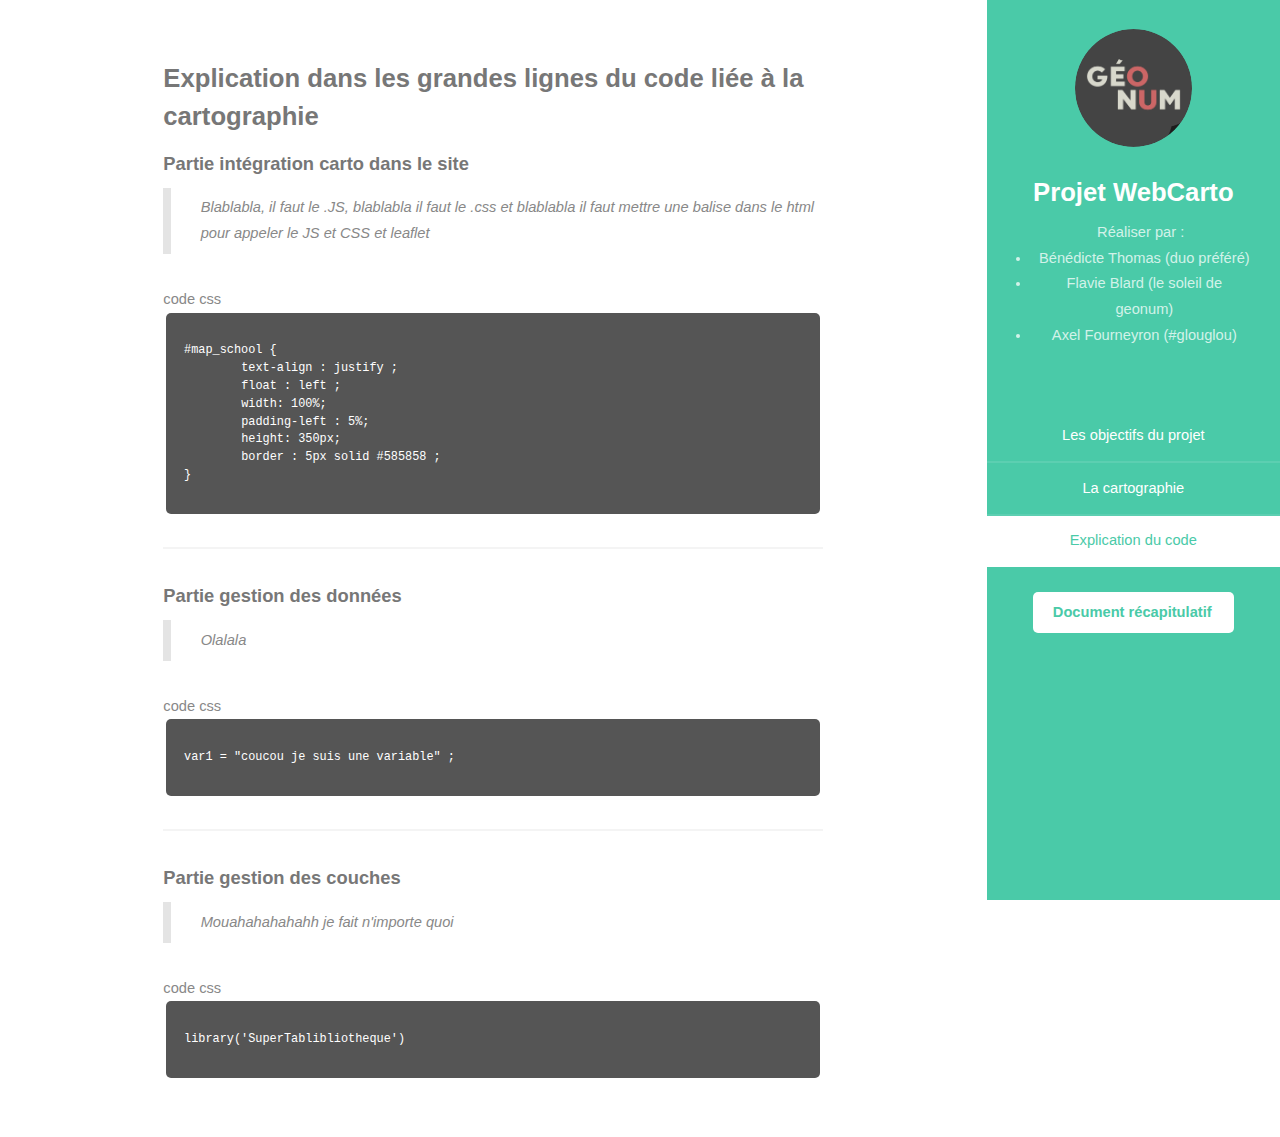
==== explication.html @ 039051b1 "Up" ====
<!DOCTYPE HTML>
<!--
	Read Only by HTML5 UP
	html5up.net | @ajlkn
	Free for personal and commercial use under the CCA 3.0 license (html5up.net/license)
-->
<html>
	<head>
		<title>Les BG d'la night ! </title>
		<meta charset="utf-8" />
		<meta name="viewport" content="width=device-width, initial-scale=1, user-scalable=no" />
		<link rel="stylesheet" href="assets/css/main.css" />
	</head>
	<body class="is-preload">

		<!-- Header -->
			<section id="header">
				<header>
					<span class="image avatar"><img src="images/MasterGeonum.png" alt="" /></span>
					<h1 id="logo"><a href="#">Projet WebCarto</a></h1>
					<p>	<ul>Réaliser par :
						<li>Bénédicte Thomas (duo préféré)</li>
						<li>Flavie Blard (le soleil de geonum)</li>
						<li>Axel Fourneyron (#glouglou) </li>
					</ul></p>
				</header>
				<nav id="nav">
					<ul>
						<li><a href="index.html#two" >Les objectifs du projet</a></li>
						<li><a href="index.html#three">La cartographie</a></li>
						<li><a href="explication.html" class="active">Explication du code</a></li>
				
					</ul>
					<br>
					<a href="#" class="button primary icon solid fa-download">Document récapitulatif </a>
				</nav>
			</section>

			<!-- Wrapper -->
			<div id="wrapper">

				<!-- Main -->
					<div id="main">
					
							<section>
								<div class="container">
									<h3>Explication dans les grandes lignes du code liée à la cartographie</h3>

									<section>
										<h4>Partie intégration carto dans le site</h4>
										<blockquote>Blablabla, il faut le .JS, blablabla il faut le .css et blablabla il faut mettre une balise dans le html pour appeler le JS et CSS et leaflet</blockquote>
										<h7>code css</h7>
										<pre><code>
#map_school {
	text-align : justify ;
	float : left ;
	width: 100%;
	padding-left : 5%;
	height: 350px;
	border : 5px solid #585858 ;
}
										</code></pre>
											
										<hr />
										<h4>Partie gestion des données</h4>
										<blockquote>Olalala </blockquote>
										<h7>code css</h7>
										<pre><code>
var1 = "coucou je suis une variable" ;
										</code></pre>
										<hr />
										<h4>Partie gestion des couches </h4>
										<blockquote>Mouahahahahahh je fait n'importe quoi</blockquote>
										<h7>code css</h7>
										<pre><code>
library('SuperTablibliotheque')
										</code></pre>
								



									</section>
								</div>
							</section>
					</div>
			</div>
	</body>
</html>
---- assets/css/main.css ----
#map {
	text-align : justify ;
	width: 100%;
	padding-left : 5%;
	height: 700px;
	border : 5px solid #36363680 ;
}

@import url("fontawesome-all.min.css");
@import url("https://fonts.googleapis.com/css?family=Lato:400,400italic,700,700italic|Source+Code+Pro:400");



html, body, div, span, applet, object,
iframe, h1, h2, h3, h4, h5, h6, p, blockquote,
pre, a, abbr, acronym, address, big, cite,
code, del, dfn, em, img, ins, kbd, q, s, samp,
small, strike, strong, sub, sup, tt, var, b,
u, i, center, dl, dt, dd, ol, ul, li, fieldset,
form, label, legend, table, caption, tbody,
tfoot, thead, tr, th, td, article, aside,
canvas, details, embed, figure, figcaption,
footer, header, hgroup, menu, nav, output, ruby,
section, summary, time, mark, audio, video {
	margin: 0;
	padding: 0;
	border: 0;
	font-size: 100%;
	font: inherit;
	vertical-align: baseline;}

article, aside, details, figcaption, figure,
footer, header, hgroup, menu, nav, section {
	display: block;}

body {
	line-height: 1;
}

ol, ul {
	list-style: none;
}

blockquote, q {
	quotes: none;
}

	blockquote:before, blockquote:after, q:before, q:after {
		content: '';
		content: none;
	}

table {
	border-collapse: collapse;
	border-spacing: 0;
}

body {
	-webkit-text-size-adjust: none;
}

mark {
	background-color: transparent;
	color: inherit;
}

input::-moz-focus-inner {
	border: 0;
	padding: 0;
}

input, select, textarea {
	-moz-appearance: none;
	-webkit-appearance: none;
	-ms-appearance: none;
	appearance: none;
}

/* Basic */

	html {
		box-sizing: border-box;
	}

	*, *:before, *:after {
		box-sizing: inherit;
	}

	body {
		background: #fff;
	}

		body.is-preload *, body.is-preload *:before, body.is-preload *:after {
			-moz-animation: none !important;
			-webkit-animation: none !important;
			-ms-animation: none !important;
			animation: none !important;
			-moz-transition: none !important;
			-webkit-transition: none !important;
			-ms-transition: none !important;
			transition: none !important;
		}

	body, input, select, textarea {
		color: #888;
		font-family: "Lato", sans-serif;
		font-size: 16pt;
		font-weight: 400;
		line-height: 1.75em;
	}

	a {
		-moz-transition: color 0.2s ease-in-out, border-color 0.2s ease-in-out;
		-webkit-transition: color 0.2s ease-in-out, border-color 0.2s ease-in-out;
		-ms-transition: color 0.2s ease-in-out, border-color 0.2s ease-in-out;
		transition: color 0.2s ease-in-out, border-color 0.2s ease-in-out;
		border-bottom: solid 1px #e4e4e4;
		color: inherit;
		text-decoration: none;
	}

		a:hover {
			border-bottom-color: transparent;
			color: #4acaa8 !important;
		}

	strong, b {
		color: #777;
		font-weight: 700;
	}

	em, i {
		font-style: italic;
	}

	p {
		margin: 0 0 2.25em 0;
	}

	h1, h2, h3, h4, h5, h6 {
		color: #777;
		font-weight: 700;
		line-height: 1em;
		margin: 0 0 0.5625em 0;
	}

		h1 a, h2 a, h3 a, h4 a, h5 a, h6 a {
			border: 0;
			color: inherit;
			text-decoration: none;
		}

	h2 {
		font-size: 2em;
		line-height: 1.5em;
	}

	h3 {
		font-size: 1.75em;
		line-height: 1.5em;
	}

	h4 {
		font-size: 1.25em;
		line-height: 1.5em;
	}

	h5 {
		font-size: 0.9em;
		line-height: 1.5em;
	}

	h6 {
		font-size: 0.7em;
		line-height: 1.5em;
	}

	sub {
		font-size: 0.8em;
		position: relative;
		top: 0.5em;
	}

	sup {
		font-size: 0.8em;
		position: relative;
		top: -0.5em;
	}

	hr {
		border: 0;
		border-bottom: solid 2px #f4f4f4;
		margin: 2.25em 0;
	}

		hr.major {
			margin: 3.375em 0;
		}

	blockquote {
		border-left: solid 8px #e4e4e4;
		font-style: italic;
		margin: 0 0 2.25em 0;
		padding: 0.5em 0 0.5em 2em;
	}

	code {
		background: #555;
		border-radius: 5px;
		color: #fff;
		font-family: "Source Code Pro", monospace;
		font-size: 0.9em;
		margin: 0 0.25em;
		padding: 0.25em 0.65em;
	}

	pre {
		font-family: "Source Code Pro", monospace;
		font-size: 0.9em;
		margin: 0 0 2.25em 0;
	}

		pre code {
			-webkit-overflow-scrolling: touch;
			display: block;
			line-height: 1.5em;
			overflow-x: auto;
			padding: 1em 1.5em;
		}

	.align-left {
		text-align: left;
	}

	.align-center {
		text-align: center;
	}

	.align-right {
		text-align: right;
	}

/* Row */

	.row {
		display: flex;
		flex-wrap: wrap;
		box-sizing: border-box;
		align-items: stretch;
	}

		.row > * {
			box-sizing: border-box;
		}

		.row.gtr-uniform > * > :last-child {
			margin-bottom: 0;
		}

		.row.aln-left {
			justify-content: flex-start;
		}

		.row.aln-center {
			justify-content: center;
		}

		.row.aln-right {
			justify-content: flex-end;
		}

		.row.aln-top {
			align-items: flex-start;
		}

		.row.aln-middle {
			align-items: center;
		}

		.row.aln-bottom {
			align-items: flex-end;
		}

		.row > .imp {
			order: -1;
		}

		.row > .col-1 {
			width: 8.33333%;
		}

		.row > .off-1 {
			margin-left: 8.33333%;
		}

		.row > .col-2 {
			width: 16.66667%;
		}

		.row > .off-2 {
			margin-left: 16.66667%;
		}

		.row > .col-3 {
			width: 25%;
		}

		.row > .off-3 {
			margin-left: 25%;
		}

		.row > .col-4 {
			width: 33.33333%;
		}

		.row > .off-4 {
			margin-left: 33.33333%;
		}

		.row > .col-5 {
			width: 41.66667%;
		}

		.row > .off-5 {
			margin-left: 41.66667%;
		}

		.row > .col-6 {
			width: 50%;
		}

		.row > .off-6 {
			margin-left: 50%;
		}

		.row > .col-7 {
			width: 58.33333%;
		}

		.row > .off-7 {
			margin-left: 58.33333%;
		}

		.row > .col-8 {
			width: 66.66667%;
		}

		.row > .off-8 {
			margin-left: 66.66667%;
		}

		.row > .col-9 {
			width: 75%;
		}

		.row > .off-9 {
			margin-left: 75%;
		}

		.row > .col-10 {
			width: 83.33333%;
		}

		.row > .off-10 {
			margin-left: 83.33333%;
		}

		.row > .col-11 {
			width: 91.66667%;
		}

		.row > .off-11 {
			margin-left: 91.66667%;
		}

		.row > .col-12 {
			width: 100%;
		}

		.row > .off-12 {
			margin-left: 100%;
		}

		.row.gtr-0 {
			margin-top: 0;
			margin-left: 0em;
		}

			.row.gtr-0 > * {
				padding: 0 0 0 0em;
			}

			.row.gtr-0.gtr-uniform {
				margin-top: 0em;
			}

				.row.gtr-0.gtr-uniform > * {
					padding-top: 0em;
				}

		.row.gtr-25 {
			margin-top: 0;
			margin-left: -0.5em;
		}

			.row.gtr-25 > * {
				padding: 0 0 0 0.5em;
			}

			.row.gtr-25.gtr-uniform {
				margin-top: -0.5em;
			}

				.row.gtr-25.gtr-uniform > * {
					padding-top: 0.5em;
				}

		.row.gtr-50 {
			margin-top: 0;
			margin-left: -1em;
		}

			.row.gtr-50 > * {
				padding: 0 0 0 1em;
			}

			.row.gtr-50.gtr-uniform {
				margin-top: -1em;
			}

				.row.gtr-50.gtr-uniform > * {
					padding-top: 1em;
				}

		.row {
			margin-top: 0;
			margin-left: -2em;
		}

			.row > * {
				padding: 0 0 0 2em;
			}

			.row.gtr-uniform {
				margin-top: -2em;
			}

				.row.gtr-uniform > * {
					padding-top: 2em;
				}

		.row.gtr-150 {
			margin-top: 0;
			margin-left: -3em;
		}

			.row.gtr-150 > * {
				padding: 0 0 0 3em;
			}

			.row.gtr-150.gtr-uniform {
				margin-top: -3em;
			}

				.row.gtr-150.gtr-uniform > * {
					padding-top: 3em;
				}

		.row.gtr-200 {
			margin-top: 0;
			margin-left: -4em;
		}

			.row.gtr-200 > * {
				padding: 0 0 0 4em;
			}

			.row.gtr-200.gtr-uniform {
				margin-top: -4em;
			}

				.row.gtr-200.gtr-uniform > * {
					padding-top: 4em;
				}

		@media screen and (max-width: 1680px) {

			.row {
				display: flex;
				flex-wrap: wrap;
				box-sizing: border-box;
				align-items: stretch;
			}

				.row > * {
					box-sizing: border-box;
				}

				.row.gtr-uniform > * > :last-child {
					margin-bottom: 0;
				}

				.row.aln-left {
					justify-content: flex-start;
				}

				.row.aln-center {
					justify-content: center;
				}

				.row.aln-right {
					justify-content: flex-end;
				}

				.row.aln-top {
					align-items: flex-start;
				}

				.row.aln-middle {
					align-items: center;
				}

				.row.aln-bottom {
					align-items: flex-end;
				}

				.row > .imp-xlarge {
					order: -1;
				}

				.row > .col-1-xlarge {
					width: 8.33333%;
				}

				.row > .off-1-xlarge {
					margin-left: 8.33333%;
				}

				.row > .col-2-xlarge {
					width: 16.66667%;
				}

				.row > .off-2-xlarge {
					margin-left: 16.66667%;
				}

				.row > .col-3-xlarge {
					width: 25%;
				}

				.row > .off-3-xlarge {
					margin-left: 25%;
				}

				.row > .col-4-xlarge {
					width: 33.33333%;
				}

				.row > .off-4-xlarge {
					margin-left: 33.33333%;
				}

				.row > .col-5-xlarge {
					width: 41.66667%;
				}

				.row > .off-5-xlarge {
					margin-left: 41.66667%;
				}

				.row > .col-6-xlarge {
					width: 50%;
				}

				.row > .off-6-xlarge {
					margin-left: 50%;
				}

				.row > .col-7-xlarge {
					width: 58.33333%;
				}

				.row > .off-7-xlarge {
					margin-left: 58.33333%;
				}

				.row > .col-8-xlarge {
					width: 66.66667%;
				}

				.row > .off-8-xlarge {
					margin-left: 66.66667%;
				}

				.row > .col-9-xlarge {
					width: 75%;
				}

				.row > .off-9-xlarge {
					margin-left: 75%;
				}

				.row > .col-10-xlarge {
					width: 83.33333%;
				}

				.row > .off-10-xlarge {
					margin-left: 83.33333%;
				}

				.row > .col-11-xlarge {
					width: 91.66667%;
				}

				.row > .off-11-xlarge {
					margin-left: 91.66667%;
				}

				.row > .col-12-xlarge {
					width: 100%;
				}

				.row > .off-12-xlarge {
					margin-left: 100%;
				}

				.row.gtr-0 {
					margin-top: 0;
					margin-left: 0em;
				}

					.row.gtr-0 > * {
						padding: 0 0 0 0em;
					}

					.row.gtr-0.gtr-uniform {
						margin-top: 0em;
					}

						.row.gtr-0.gtr-uniform > * {
							padding-top: 0em;
						}

				.row.gtr-25 {
					margin-top: 0;
					margin-left: -0.5em;
				}

					.row.gtr-25 > * {
						padding: 0 0 0 0.5em;
					}

					.row.gtr-25.gtr-uniform {
						margin-top: -0.5em;
					}

						.row.gtr-25.gtr-uniform > * {
							padding-top: 0.5em;
						}

				.row.gtr-50 {
					margin-top: 0;
					margin-left: -1em;
				}

					.row.gtr-50 > * {
						padding: 0 0 0 1em;
					}

					.row.gtr-50.gtr-uniform {
						margin-top: -1em;
					}

						.row.gtr-50.gtr-uniform > * {
							padding-top: 1em;
						}

				.row {
					margin-top: 0;
					margin-left: -2em;
				}

					.row > * {
						padding: 0 0 0 2em;
					}

					.row.gtr-uniform {
						margin-top: -2em;
					}

						.row.gtr-uniform > * {
							padding-top: 2em;
						}

				.row.gtr-150 {
					margin-top: 0;
					margin-left: -3em;
				}

					.row.gtr-150 > * {
						padding: 0 0 0 3em;
					}

					.row.gtr-150.gtr-uniform {
						margin-top: -3em;
					}

						.row.gtr-150.gtr-uniform > * {
							padding-top: 3em;
						}

				.row.gtr-200 {
					margin-top: 0;
					margin-left: -4em;
				}

					.row.gtr-200 > * {
						padding: 0 0 0 4em;
					}

					.row.gtr-200.gtr-uniform {
						margin-top: -4em;
					}

						.row.gtr-200.gtr-uniform > * {
							padding-top: 4em;
						}

		}

		@media screen and (max-width: 1280px) {

			.row {
				display: flex;
				flex-wrap: wrap;
				box-sizing: border-box;
				align-items: stretch;
			}

				.row > * {
					box-sizing: border-box;
				}

				.row.gtr-uniform > * > :last-child {
					margin-bottom: 0;
				}

				.row.aln-left {
					justify-content: flex-start;
				}

				.row.aln-center {
					justify-content: center;
				}

				.row.aln-right {
					justify-content: flex-end;
				}

				.row.aln-top {
					align-items: flex-start;
				}

				.row.aln-middle {
					align-items: center;
				}

				.row.aln-bottom {
					align-items: flex-end;
				}

				.row > .imp-large {
					order: -1;
				}

				.row > .col-1-large {
					width: 8.33333%;
				}

				.row > .off-1-large {
					margin-left: 8.33333%;
				}

				.row > .col-2-large {
					width: 16.66667%;
				}

				.row > .off-2-large {
					margin-left: 16.66667%;
				}

				.row > .col-3-large {
					width: 25%;
				}

				.row > .off-3-large {
					margin-left: 25%;
				}

				.row > .col-4-large {
					width: 33.33333%;
				}

				.row > .off-4-large {
					margin-left: 33.33333%;
				}

				.row > .col-5-large {
					width: 41.66667%;
				}

				.row > .off-5-large {
					margin-left: 41.66667%;
				}

				.row > .col-6-large {
					width: 50%;
				}

				.row > .off-6-large {
					margin-left: 50%;
				}

				.row > .col-7-large {
					width: 58.33333%;
				}

				.row > .off-7-large {
					margin-left: 58.33333%;
				}

				.row > .col-8-large {
					width: 66.66667%;
				}

				.row > .off-8-large {
					margin-left: 66.66667%;
				}

				.row > .col-9-large {
					width: 75%;
				}

				.row > .off-9-large {
					margin-left: 75%;
				}

				.row > .col-10-large {
					width: 83.33333%;
				}

				.row > .off-10-large {
					margin-left: 83.33333%;
				}

				.row > .col-11-large {
					width: 91.66667%;
				}

				.row > .off-11-large {
					margin-left: 91.66667%;
				}

				.row > .col-12-large {
					width: 100%;
				}

				.row > .off-12-large {
					margin-left: 100%;
				}

				.row.gtr-0 {
					margin-top: 0;
					margin-left: 0em;
				}

					.row.gtr-0 > * {
						padding: 0 0 0 0em;
					}

					.row.gtr-0.gtr-uniform {
						margin-top: 0em;
					}

						.row.gtr-0.gtr-uniform > * {
							padding-top: 0em;
						}

				.row.gtr-25 {
					margin-top: 0;
					margin-left: -0.375em;
				}

					.row.gtr-25 > * {
						padding: 0 0 0 0.375em;
					}

					.row.gtr-25.gtr-uniform {
						margin-top: -0.375em;
					}

						.row.gtr-25.gtr-uniform > * {
							padding-top: 0.375em;
						}

				.row.gtr-50 {
					margin-top: 0;
					margin-left: -0.75em;
				}

					.row.gtr-50 > * {
						padding: 0 0 0 0.75em;
					}

					.row.gtr-50.gtr-uniform {
						margin-top: -0.75em;
					}

						.row.gtr-50.gtr-uniform > * {
							padding-top: 0.75em;
						}

				.row {
					margin-top: 0;
					margin-left: -1.5em;
				}

					.row > * {
						padding: 0 0 0 1.5em;
					}

					.row.gtr-uniform {
						margin-top: -1.5em;
					}

						.row.gtr-uniform > * {
							padding-top: 1.5em;
						}

				.row.gtr-150 {
					margin-top: 0;
					margin-left: -2.25em;
				}

					.row.gtr-150 > * {
						padding: 0 0 0 2.25em;
					}

					.row.gtr-150.gtr-uniform {
						margin-top: -2.25em;
					}

						.row.gtr-150.gtr-uniform > * {
							padding-top: 2.25em;
						}

				.row.gtr-200 {
					margin-top: 0;
					margin-left: -3em;
				}

					.row.gtr-200 > * {
						padding: 0 0 0 3em;
					}

					.row.gtr-200.gtr-uniform {
						margin-top: -3em;
					}

						.row.gtr-200.gtr-uniform > * {
							padding-top: 3em;
						}

		}

		@media screen and (max-width: 1024px) {

			.row {
				display: flex;
				flex-wrap: wrap;
				box-sizing: border-box;
				align-items: stretch;
			}

				.row > * {
					box-sizing: border-box;
				}

				.row.gtr-uniform > * > :last-child {
					margin-bottom: 0;
				}

				.row.aln-left {
					justify-content: flex-start;
				}

				.row.aln-center {
					justify-content: center;
				}

				.row.aln-right {
					justify-content: flex-end;
				}

				.row.aln-top {
					align-items: flex-start;
				}

				.row.aln-middle {
					align-items: center;
				}

				.row.aln-bottom {
					align-items: flex-end;
				}

				.row > .imp-medium {
					order: -1;
				}

				.row > .col-1-medium {
					width: 8.33333%;
				}

				.row > .off-1-medium {
					margin-left: 8.33333%;
				}

				.row > .col-2-medium {
					width: 16.66667%;
				}

				.row > .off-2-medium {
					margin-left: 16.66667%;
				}

				.row > .col-3-medium {
					width: 25%;
				}

				.row > .off-3-medium {
					margin-left: 25%;
				}

				.row > .col-4-medium {
					width: 33.33333%;
				}

				.row > .off-4-medium {
					margin-left: 33.33333%;
				}

				.row > .col-5-medium {
					width: 41.66667%;
				}

				.row > .off-5-medium {
					margin-left: 41.66667%;
				}

				.row > .col-6-medium {
					width: 50%;
				}

				.row > .off-6-medium {
					margin-left: 50%;
				}

				.row > .col-7-medium {
					width: 58.33333%;
				}

				.row > .off-7-medium {
					margin-left: 58.33333%;
				}

				.row > .col-8-medium {
					width: 66.66667%;
				}

				.row > .off-8-medium {
					margin-left: 66.66667%;
				}

				.row > .col-9-medium {
					width: 75%;
				}

				.row > .off-9-medium {
					margin-left: 75%;
				}

				.row > .col-10-medium {
					width: 83.33333%;
				}

				.row > .off-10-medium {
					margin-left: 83.33333%;
				}

				.row > .col-11-medium {
					width: 91.66667%;
				}

				.row > .off-11-medium {
					margin-left: 91.66667%;
				}

				.row > .col-12-medium {
					width: 100%;
				}

				.row > .off-12-medium {
					margin-left: 100%;
				}

				.row.gtr-0 {
					margin-top: 0;
					margin-left: 0em;
				}

					.row.gtr-0 > * {
						padding: 0 0 0 0em;
					}

					.row.gtr-0.gtr-uniform {
						margin-top: 0em;
					}

						.row.gtr-0.gtr-uniform > * {
							padding-top: 0em;
						}

				.row.gtr-25 {
					margin-top: 0;
					margin-left: -0.375em;
				}

					.row.gtr-25 > * {
						padding: 0 0 0 0.375em;
					}

					.row.gtr-25.gtr-uniform {
						margin-top: -0.375em;
					}

						.row.gtr-25.gtr-uniform > * {
							padding-top: 0.375em;
						}

				.row.gtr-50 {
					margin-top: 0;
					margin-left: -0.75em;
				}

					.row.gtr-50 > * {
						padding: 0 0 0 0.75em;
					}

					.row.gtr-50.gtr-uniform {
						margin-top: -0.75em;
					}

						.row.gtr-50.gtr-uniform > * {
							padding-top: 0.75em;
						}

				.row {
					margin-top: 0;
					margin-left: -1.5em;
				}

					.row > * {
						padding: 0 0 0 1.5em;
					}

					.row.gtr-uniform {
						margin-top: -1.5em;
					}

						.row.gtr-uniform > * {
							padding-top: 1.5em;
						}

				.row.gtr-150 {
					margin-top: 0;
					margin-left: -2.25em;
				}

					.row.gtr-150 > * {
						padding: 0 0 0 2.25em;
					}

					.row.gtr-150.gtr-uniform {
						margin-top: -2.25em;
					}

						.row.gtr-150.gtr-uniform > * {
							padding-top: 2.25em;
						}

				.row.gtr-200 {
					margin-top: 0;
					margin-left: -3em;
				}

					.row.gtr-200 > * {
						padding: 0 0 0 3em;
					}

					.row.gtr-200.gtr-uniform {
						margin-top: -3em;
					}

						.row.gtr-200.gtr-uniform > * {
							padding-top: 3em;
						}

		}

		@media screen and (max-width: 736px) {

			.row {
				display: flex;
				flex-wrap: wrap;
				box-sizing: border-box;
				align-items: stretch;
			}

				.row > * {
					box-sizing: border-box;
				}

				.row.gtr-uniform > * > :last-child {
					margin-bottom: 0;
				}

				.row.aln-left {
					justify-content: flex-start;
				}

				.row.aln-center {
					justify-content: center;
				}

				.row.aln-right {
					justify-content: flex-end;
				}

				.row.aln-top {
					align-items: flex-start;
				}

				.row.aln-middle {
					align-items: center;
				}

				.row.aln-bottom {
					align-items: flex-end;
				}

				.row > .imp-small {
					order: -1;
				}

				.row > .col-1-small {
					width: 8.33333%;
				}

				.row > .off-1-small {
					margin-left: 8.33333%;
				}

				.row > .col-2-small {
					width: 16.66667%;
				}

				.row > .off-2-small {
					margin-left: 16.66667%;
				}

				.row > .col-3-small {
					width: 25%;
				}

				.row > .off-3-small {
					margin-left: 25%;
				}

				.row > .col-4-small {
					width: 33.33333%;
				}

				.row > .off-4-small {
					margin-left: 33.33333%;
				}

				.row > .col-5-small {
					width: 41.66667%;
				}

				.row > .off-5-small {
					margin-left: 41.66667%;
				}

				.row > .col-6-small {
					width: 50%;
				}

				.row > .off-6-small {
					margin-left: 50%;
				}

				.row > .col-7-small {
					width: 58.33333%;
				}

				.row > .off-7-small {
					margin-left: 58.33333%;
				}

				.row > .col-8-small {
					width: 66.66667%;
				}

				.row > .off-8-small {
					margin-left: 66.66667%;
				}

				.row > .col-9-small {
					width: 75%;
				}

				.row > .off-9-small {
					margin-left: 75%;
				}

				.row > .col-10-small {
					width: 83.33333%;
				}

				.row > .off-10-small {
					margin-left: 83.33333%;
				}

				.row > .col-11-small {
					width: 91.66667%;
				}

				.row > .off-11-small {
					margin-left: 91.66667%;
				}

				.row > .col-12-small {
					width: 100%;
				}

				.row > .off-12-small {
					margin-left: 100%;
				}

				.row.gtr-0 {
					margin-top: 0;
					margin-left: 0em;
				}

					.row.gtr-0 > * {
						padding: 0 0 0 0em;
					}

					.row.gtr-0.gtr-uniform {
						margin-top: 0em;
					}

						.row.gtr-0.gtr-uniform > * {
							padding-top: 0em;
						}

				.row.gtr-25 {
					margin-top: 0;
					margin-left: -0.3125em;
				}

					.row.gtr-25 > * {
						padding: 0 0 0 0.3125em;
					}

					.row.gtr-25.gtr-uniform {
						margin-top: -0.3125em;
					}

						.row.gtr-25.gtr-uniform > * {
							padding-top: 0.3125em;
						}

				.row.gtr-50 {
					margin-top: 0;
					margin-left: -0.625em;
				}

					.row.gtr-50 > * {
						padding: 0 0 0 0.625em;
					}

					.row.gtr-50.gtr-uniform {
						margin-top: -0.625em;
					}

						.row.gtr-50.gtr-uniform > * {
							padding-top: 0.625em;
						}

				.row {
					margin-top: 0;
					margin-left: -1.25em;
				}

					.row > * {
						padding: 0 0 0 1.25em;
					}

					.row.gtr-uniform {
						margin-top: -1.25em;
					}

						.row.gtr-uniform > * {
							padding-top: 1.25em;
						}

				.row.gtr-150 {
					margin-top: 0;
					margin-left: -1.875em;
				}

					.row.gtr-150 > * {
						padding: 0 0 0 1.875em;
					}

					.row.gtr-150.gtr-uniform {
						margin-top: -1.875em;
					}

						.row.gtr-150.gtr-uniform > * {
							padding-top: 1.875em;
						}

				.row.gtr-200 {
					margin-top: 0;
					margin-left: -2.5em;
				}

					.row.gtr-200 > * {
						padding: 0 0 0 2.5em;
					}

					.row.gtr-200.gtr-uniform {
						margin-top: -2.5em;
					}

						.row.gtr-200.gtr-uniform > * {
							padding-top: 2.5em;
						}

		}

		@media screen and (max-width: 480px) {

			.row {
				display: flex;
				flex-wrap: wrap;
				box-sizing: border-box;
				align-items: stretch;
			}

				.row > * {
					box-sizing: border-box;
				}

				.row.gtr-uniform > * > :last-child {
					margin-bottom: 0;
				}

				.row.aln-left {
					justify-content: flex-start;
				}

				.row.aln-center {
					justify-content: center;
				}

				.row.aln-right {
					justify-content: flex-end;
				}

				.row.aln-top {
					align-items: flex-start;
				}

				.row.aln-middle {
					align-items: center;
				}

				.row.aln-bottom {
					align-items: flex-end;
				}

				.row > .imp-xsmall {
					order: -1;
				}

				.row > .col-1-xsmall {
					width: 8.33333%;
				}

				.row > .off-1-xsmall {
					margin-left: 8.33333%;
				}

				.row > .col-2-xsmall {
					width: 16.66667%;
				}

				.row > .off-2-xsmall {
					margin-left: 16.66667%;
				}

				.row > .col-3-xsmall {
					width: 25%;
				}

				.row > .off-3-xsmall {
					margin-left: 25%;
				}

				.row > .col-4-xsmall {
					width: 33.33333%;
				}

				.row > .off-4-xsmall {
					margin-left: 33.33333%;
				}

				.row > .col-5-xsmall {
					width: 41.66667%;
				}

				.row > .off-5-xsmall {
					margin-left: 41.66667%;
				}

				.row > .col-6-xsmall {
					width: 50%;
				}

				.row > .off-6-xsmall {
					margin-left: 50%;
				}

				.row > .col-7-xsmall {
					width: 58.33333%;
				}

				.row > .off-7-xsmall {
					margin-left: 58.33333%;
				}

				.row > .col-8-xsmall {
					width: 66.66667%;
				}

				.row > .off-8-xsmall {
					margin-left: 66.66667%;
				}

				.row > .col-9-xsmall {
					width: 75%;
				}

				.row > .off-9-xsmall {
					margin-left: 75%;
				}

				.row > .col-10-xsmall {
					width: 83.33333%;
				}

				.row > .off-10-xsmall {
					margin-left: 83.33333%;
				}

				.row > .col-11-xsmall {
					width: 91.66667%;
				}

				.row > .off-11-xsmall {
					margin-left: 91.66667%;
				}

				.row > .col-12-xsmall {
					width: 100%;
				}

				.row > .off-12-xsmall {
					margin-left: 100%;
				}

				.row.gtr-0 {
					margin-top: 0;
					margin-left: 0em;
				}

					.row.gtr-0 > * {
						padding: 0 0 0 0em;
					}

					.row.gtr-0.gtr-uniform {
						margin-top: 0em;
					}

						.row.gtr-0.gtr-uniform > * {
							padding-top: 0em;
						}

				.row.gtr-25 {
					margin-top: 0;
					margin-left: -0.3125em;
				}

					.row.gtr-25 > * {
						padding: 0 0 0 0.3125em;
					}

					.row.gtr-25.gtr-uniform {
						margin-top: -0.3125em;
					}

						.row.gtr-25.gtr-uniform > * {
							padding-top: 0.3125em;
						}

				.row.gtr-50 {
					margin-top: 0;
					margin-left: -0.625em;
				}

					.row.gtr-50 > * {
						padding: 0 0 0 0.625em;
					}

					.row.gtr-50.gtr-uniform {
						margin-top: -0.625em;
					}

						.row.gtr-50.gtr-uniform > * {
							padding-top: 0.625em;
						}

				.row {
					margin-top: 0;
					margin-left: -1.25em;
				}

					.row > * {
						padding: 0 0 0 1.25em;
					}

					.row.gtr-uniform {
						margin-top: -1.25em;
					}

						.row.gtr-uniform > * {
							padding-top: 1.25em;
						}

				.row.gtr-150 {
					margin-top: 0;
					margin-left: -1.875em;
				}

					.row.gtr-150 > * {
						padding: 0 0 0 1.875em;
					}

					.row.gtr-150.gtr-uniform {
						margin-top: -1.875em;
					}

						.row.gtr-150.gtr-uniform > * {
							padding-top: 1.875em;
						}

				.row.gtr-200 {
					margin-top: 0;
					margin-left: -2.5em;
				}

					.row.gtr-200 > * {
						padding: 0 0 0 2.5em;
					}

					.row.gtr-200.gtr-uniform {
						margin-top: -2.5em;
					}

						.row.gtr-200.gtr-uniform > * {
							padding-top: 2.5em;
						}

		}

/* Container */

	.container {
		margin: 0 auto;
		max-width: calc(100% - 4.5em);
		width: 45em;
	}

		.container.xsmall {
			width: 11.25em;
		}

		.container.small {
			width: 22.5em;
		}

		.container.medium {
			width: 33.75em;
		}

		.container.large {
			width: 56.25em;
		}

		.container.xlarge {
			width: 67.5em;
		}

		.container.max {
			width: 100%;
		}

		@media screen and (max-width: 1024px) {

			.container {
				width: 100% !important;
			}

		}

		@media screen and (max-width: 480px) {

			.container {
				max-width: calc(100% - 3.375em);
			}

		}

/* Section/Article */

	section.special, article.special {
		text-align: center;
	}

	header p {
		color: #aaa;
		position: relative;
		margin: 0 0 1.6875em 0;
	}

	header h2 + p {
		font-size: 1.25em;
		margin-top: -0.5em;
		line-height: 1.5em;
	}

	header h3 + p {
		font-size: 1.1em;
		margin-top: -0.35em;
		line-height: 1.5em;
	}

	header h4 + p,
	header h5 + p,
	header h6 + p {
		font-size: 0.9em;
		margin-top: -0.25em;
		line-height: 1.5em;
	}

	header.major h2 {
		color: #4acaa8;
		font-size: 3.5em;
	}

		header.major h2 + p {
			color: #777;
			font-size: 1.75em;
			font-weight: 700;
			margin-top: -0.75em;
		}

/* Form */

	form {
		margin: 0 0 2.25em 0;
	}

	label {
		color: #777;
		display: block;
		font-size: 0.9em;
		font-weight: 700;
		margin: 0 0 1.125em 0;
	}

	input::-moz-focus-inner {
		border: 0;
		padding: 0;
	}

	input[type="text"],
	input[type="password"],
	input[type="email"],
	select,
	textarea {
		-moz-appearance: none;
		-webkit-appearance: none;
		-ms-appearance: none;
		appearance: none;
		border-radius: 5px;
		border: none;
		border: solid 2px #e4e4e4;
		color: inherit;
		display: block;
		outline: 0;
		padding: 0 1em;
		text-decoration: none;
		width: 100%;
	}

		input[type="text"]:invalid,
		input[type="password"]:invalid,
		input[type="email"]:invalid,
		select:invalid,
		textarea:invalid {
			box-shadow: none;
		}

		input[type="text"]:focus,
		input[type="password"]:focus,
		input[type="email"]:focus,
		select:focus,
		textarea:focus {
			border-color: #4acaa8;
		}

	select {
		background-image: url("data:image/svg+xml;charset=utf8,%3Csvg xmlns='http://www.w3.org/2000/svg' width='40' height='40' preserveAspectRatio='none' viewBox='0 0 40 40'%3E%3Cpath d='M9.4,12.3l10.4,10.4l10.4-10.4c0.2-0.2,0.5-0.4,0.9-0.4c0.3,0,0.6,0.1,0.9,0.4l3.3,3.3c0.2,0.2,0.4,0.5,0.4,0.9 c0,0.4-0.1,0.6-0.4,0.9L20.7,31.9c-0.2,0.2-0.5,0.4-0.9,0.4c-0.3,0-0.6-0.1-0.9-0.4L4.3,17.3c-0.2-0.2-0.4-0.5-0.4-0.9 c0-0.4,0.1-0.6,0.4-0.9l3.3-3.3c0.2-0.2,0.5-0.4,0.9-0.4S9.1,12.1,9.4,12.3z' fill='%23e4e4e4' /%3E%3C/svg%3E");
		background-size: 1.25em;
		background-repeat: no-repeat;
		background-position: calc(100% - 1em) center;
		height: 2.75em;
		padding-right: 2.75em;
		text-overflow: ellipsis;
	}

		select option {
			color: #777;
			background: #fff;
		}

		select:focus::-ms-value {
			background-color: transparent;
		}

		select::-ms-expand {
			display: none;
		}

	input[type="text"],
	input[type="password"],
	input[type="email"],
	select {
		height: 2.75em;
	}

	textarea {
		padding: 0.75em 1em;
	}

	input[type="checkbox"],
	input[type="radio"] {
		-moz-appearance: none;
		-webkit-appearance: none;
		-ms-appearance: none;
		appearance: none;
		display: block;
		float: left;
		margin-right: -2em;
		opacity: 0;
		width: 1em;
		z-index: -1;
	}

		input[type="checkbox"] + label,
		input[type="radio"] + label {
			text-decoration: none;
			color: #888;
			cursor: pointer;
			display: inline-block;
			font-size: 1em;
			font-weight: 400;
			padding-left: 2.4em;
			padding-right: 0.75em;
			position: relative;
		}

			input[type="checkbox"] + label:before,
			input[type="radio"] + label:before {
				-moz-osx-font-smoothing: grayscale;
				-webkit-font-smoothing: antialiased;
				display: inline-block;
				font-style: normal;
				font-variant: normal;
				text-rendering: auto;
				line-height: 1;
				text-transform: none !important;
				font-family: 'Font Awesome 5 Free';
				font-weight: 900;
			}

			input[type="checkbox"] + label:before,
			input[type="radio"] + label:before {
				background: #fafafa;
				border-radius: 5px;
				border: solid 2px #e4e4e4;
				content: '';
				display: inline-block;
				font-size: 0.8em;
				height: 2.0625em;
				left: 0;
				line-height: 2.0625em;
				position: absolute;
				text-align: center;
				top: 0;
				width: 2.0625em;
			}

		input[type="checkbox"]:checked + label:before,
		input[type="radio"]:checked + label:before {
			background: #989898;
			border-color: #989898;
			color: #ffffff;
			content: '\f00c';
		}

		input[type="checkbox"]:focus + label:before,
		input[type="radio"]:focus + label:before {
			border-color: #4acaa8;
		}

	input[type="checkbox"] + label:before {
		border-radius: 5px;
	}

	input[type="radio"] + label:before {
		border-radius: 100%;
	}

	::-webkit-input-placeholder {
		color: #aaa !important;
		font-style: italic;
		opacity: 1.0;
	}

	:-moz-placeholder {
		color: #aaa !important;
		font-style: italic;
		opacity: 1.0;
	}

	::-moz-placeholder {
		color: #aaa !important;
		font-style: italic;
		opacity: 1.0;
	}

	:-ms-input-placeholder {
		color: #aaa !important;
		font-style: italic;
		opacity: 1.0;
	}

/* Box */

	.box {
		border-radius: 5px;
		border: solid 2px #e4e4e4;
		margin-bottom: 2.25em;
		padding: 1.5em;
	}

		.box > :last-child,
		.box > :last-child > :last-child,
		.box > :last-child > :last-child > :last-child {
			margin-bottom: 0;
		}

		.box.alt {
			border: 0;
			border-radius: 0;
			padding: 0;
		}

/* Icon */

	.icon {
		text-decoration: none;
		border-bottom: none;
		position: relative;
	}

		.icon:before {
			-moz-osx-font-smoothing: grayscale;
			-webkit-font-smoothing: antialiased;
			display: inline-block;
			font-style: normal;
			font-variant: normal;
			text-rendering: auto;
			line-height: 1;
			text-transform: none !important;
			font-family: 'Font Awesome 5 Free';
			font-weight: 400;
		}

		.icon > .label {
			display: none;
		}

		.icon:before {
			line-height: inherit;
		}

		.icon.solid:before {
			font-weight: 900;
		}

		.icon.brands:before {
			font-family: 'Font Awesome 5 Brands';
		}

/* Image */

	.image {
		border-radius: 5px;
		border: 0;
		display: inline-block;
		position: relative;
	}

		.image[data-position] img {
			-moz-object-fit: cover;
			-webkit-object-fit: cover;
			-ms-object-fit: cover;
			object-fit: cover;
			display: block;
			position: absolute;
			top: 0;
			left: 0;
			width: 100%;
			height: 100%;
		}

		.image[data-position="top left"] img {
			-moz-object-position: top left;
			-webkit-object-position: top left;
			-ms-object-position: top left;
			object-position: top left;
		}

		.image[data-position="top"] img {
			-moz-object-position: top;
			-webkit-object-position: top;
			-ms-object-position: top;
			object-position: top;
		}

		.image[data-position="top right"] img {
			-moz-object-position: top right;
			-webkit-object-position: top right;
			-ms-object-position: top right;
			object-position: top right;
		}

		.image[data-position="right"] img {
			-moz-object-position: right;
			-webkit-object-position: right;
			-ms-object-position: right;
			object-position: right;
		}

		.image[data-position="bottom right"] img {
			-moz-object-position: bottom right;
			-webkit-object-position: bottom right;
			-ms-object-position: bottom right;
			object-position: bottom right;
		}

		.image[data-position="bottom"] img {
			-moz-object-position: bottom;
			-webkit-object-position: bottom;
			-ms-object-position: bottom;
			object-position: bottom;
		}

		.image[data-position="bottom left"] img {
			-moz-object-position: bottom left;
			-webkit-object-position: bottom left;
			-ms-object-position: bottom left;
			object-position: bottom left;
		}

		.image[data-position="left"] img {
			-moz-object-position: left;
			-webkit-object-position: left;
			-ms-object-position: left;
			object-position: left;
		}

		.image[data-position="center"] img {
			-moz-object-position: center;
			-webkit-object-position: center;
			-ms-object-position: center;
			object-position: center;
		}

		.image[data-position="25% 25%"] img {
			-moz-object-position: 25% 25%;
			-webkit-object-position: 25% 25%;
			-ms-object-position: 25% 25%;
			object-position: 25% 25%;
		}

		.image[data-position="75% 25%"] img {
			-moz-object-position: 75% 25%;
			-webkit-object-position: 75% 25%;
			-ms-object-position: 75% 25%;
			object-position: 75% 25%;
		}

		.image[data-position="75% 75%"] img {
			-moz-object-position: 75% 75%;
			-webkit-object-position: 75% 75%;
			-ms-object-position: 75% 75%;
			object-position: 75% 75%;
		}

		.image[data-position="25% 75%"] img {
			-moz-object-position: 25% 75%;
			-webkit-object-position: 25% 75%;
			-ms-object-position: 25% 75%;
			object-position: 25% 75%;
		}

		.image img {
			border-radius: 5px;
			display: block;
		}

		.image.left {
			float: left;
			margin: 0 2.5em 2em 0;
			top: 0.25em;
		}

		.image.right {
			float: right;
			margin: 0 0 2em 2.5em;
			top: 0.25em;
		}

		.image.fit {
			display: block;
			margin: 0 0 2.25em 0;
			width: 100%;
		}

			.image.fit img {
				display: block;
				width: 100%;
			}

		.image.avatar {
			border-radius: 100%;
			overflow: hidden;
		}

			.image.avatar img {
				border-radius: 100%;
				display: block;
				width: 100%;
			}

		.image.main {
			display: block;
			height: 20em;
			border-radius: 0;
		}

			.image.main img {
				border-radius: 0;
			}

/* List */

	ol {
		list-style: decimal;
		margin: 0 0 2.25em 0;
		padding-left: 1.25em;
	}

		ol li {
			padding-left: 0.25em;
		}

	ul {
		list-style: disc;
		margin: 0 0 2.25em 0;
		padding-left: 1em;
	}

		ul li {
			padding-left: 0.5em;
		}

		ul.alt {
			list-style: none;
			padding-left: 0;
		}

			ul.alt li {
				border-top: solid 2px #f4f4f4;
				padding: 0.5em 0;
			}

				ul.alt li:first-child {
					border-top: 0;
					padding-top: 0;
				}

	dl {
		margin: 0 0 2.25em 0;
	}

/* Actions */

	ul.actions {
		display: -moz-flex;
		display: -webkit-flex;
		display: -ms-flex;
		display: flex;
		cursor: default;
		list-style: none;
		margin-left: -1.125em;
		padding-left: 0;
	}

		ul.actions li {
			padding: 0 0 0 1.125em;
			vertical-align: middle;
		}

		ul.actions.special {
			-moz-justify-content: center;
			-webkit-justify-content: center;
			-ms-justify-content: center;
			justify-content: center;
			width: 100%;
			margin-left: 0;
		}

			ul.actions.special li:first-child {
				padding-left: 0;
			}

		ul.actions.stacked {
			-moz-flex-direction: column;
			-webkit-flex-direction: column;
			-ms-flex-direction: column;
			flex-direction: column;
			margin-left: 0;
		}

			ul.actions.stacked li {
				padding: 1.125em 0 0 0;
			}

				ul.actions.stacked li:first-child {
					padding-top: 0;
				}

		ul.actions.fit {
			width: calc(100% + 1.125em);
		}

			ul.actions.fit li {
				-moz-flex-grow: 1;
				-webkit-flex-grow: 1;
				-ms-flex-grow: 1;
				flex-grow: 1;
				-moz-flex-shrink: 1;
				-webkit-flex-shrink: 1;
				-ms-flex-shrink: 1;
				flex-shrink: 1;
				width: 100%;
			}

				ul.actions.fit li > * {
					width: 100%;
				}

			ul.actions.fit.stacked {
				width: 100%;
			}

		@media screen and (max-width: 480px) {

			ul.actions:not(.fixed) {
				-moz-flex-direction: column;
				-webkit-flex-direction: column;
				-ms-flex-direction: column;
				flex-direction: column;
				margin-left: 0;
				width: 100% !important;
			}

				ul.actions:not(.fixed) li {
					-moz-flex-grow: 1;
					-webkit-flex-grow: 1;
					-ms-flex-grow: 1;
					flex-grow: 1;
					-moz-flex-shrink: 1;
					-webkit-flex-shrink: 1;
					-ms-flex-shrink: 1;
					flex-shrink: 1;
					padding: 1.125em 0 0 0;
					text-align: center;
					width: 100%;
				}

					ul.actions:not(.fixed) li > * {
						width: 100%;
					}

					ul.actions:not(.fixed) li:first-child {
						padding-top: 0;
					}

					ul.actions:not(.fixed) li input[type="submit"],
					ul.actions:not(.fixed) li input[type="reset"],
					ul.actions:not(.fixed) li input[type="button"],
					ul.actions:not(.fixed) li button,
					ul.actions:not(.fixed) li .button {
						width: 100%;
					}

						ul.actions:not(.fixed) li input[type="submit"].icon:before,
						ul.actions:not(.fixed) li input[type="reset"].icon:before,
						ul.actions:not(.fixed) li input[type="button"].icon:before,
						ul.actions:not(.fixed) li button.icon:before,
						ul.actions:not(.fixed) li .button.icon:before {
							margin-left: -0.5rem;
						}

		}

/* Feature Icons */

	ul.feature-icons {
		list-style: none;
		padding-left: 0;
	}

		ul.feature-icons li {
			text-decoration: none;
			display: inline-block;
			margin: 0 0 1.6875em 0;
			padding: 0.35em 0 0 3.5em;
			position: relative;
			vertical-align: top;
			width: 48%;
		}

			ul.feature-icons li:before {
				-moz-osx-font-smoothing: grayscale;
				-webkit-font-smoothing: antialiased;
				display: inline-block;
				font-style: normal;
				font-variant: normal;
				text-rendering: auto;
				line-height: 1;
				text-transform: none !important;
				font-family: 'Font Awesome 5 Free';
				font-weight: 400;
			}

			ul.feature-icons li:before {
				background: #4acaa8;
				border-radius: 100%;
				color: #ffffff;
				display: block;
				height: 2.5em;
				left: 0;
				line-height: 2.5em;
				position: absolute;
				text-align: center;
				top: 0;
				width: 2.5em;
			}

/* Icons */

	ul.icons {
		cursor: default;
		list-style: none;
		padding-left: 0;
	}

		ul.icons li {
			display: inline-block;
			padding: 0 1em 0 0;
		}

			ul.icons li:last-child {
				padding-right: 0 !important;
			}

			ul.icons li .icon:before {
				font-size: 1.25em;
			}

/* Table */

	.table-wrapper {
		-webkit-overflow-scrolling: touch;
		overflow-x: auto;
	}

	table {
		margin: 0 0 2.25em 0;
		width: 100%;
	}

		table tbody tr {
			border: solid 2px #f4f4f4;
			border-left: 0;
			border-right: 0;
		}

			table tbody tr:nth-child(2n + 1) {
				background-color: #fafafa;
			}

		table td {
			padding: 0.75em 0.75em;
		}

		table th {
			color: #777;
			font-size: 0.9em;
			font-weight: 700;
			padding: 0 0.75em 0.75em 0.75em;
			text-align: left;
		}

		table thead {
			border-bottom: solid 4px #e4e4e4;
		}

		table tfoot {
			border-top: solid 4px #e4e4e4;
		}

		table.alt {
			border-collapse: separate;
		}

			table.alt tbody tr td {
				border: solid 2px #e4e4e4;
				border-left-width: 0;
				border-top-width: 0;
			}

				table.alt tbody tr td:first-child {
					border-left-width: 2px;
				}

			table.alt tbody tr:first-child td {
				border-top-width: 2px;
			}

			table.alt thead {
				border-bottom: 0;
			}

			table.alt tfoot {
				border-top: 0;
			}

/* Button */

	input[type="submit"],
	input[type="reset"],
	input[type="button"],
	.button {
		-moz-appearance: none;
		-webkit-appearance: none;
		-ms-appearance: none;
		appearance: none;
		-moz-transition: background-color 0.2s ease-in-out, color 0.2s ease-in-out;
		-webkit-transition: background-color 0.2s ease-in-out, color 0.2s ease-in-out;
		-ms-transition: background-color 0.2s ease-in-out, color 0.2s ease-in-out;
		transition: background-color 0.2s ease-in-out, color 0.2s ease-in-out;
		background-color: #989898;
		border-radius: 5px;
		border: 0;
		color: #ffffff !important;
		cursor: pointer;
		display: inline-block;
		font-weight: 700;
		height: 2.75em;
		line-height: 2.75em;
		padding: 0 1.5em;
		text-align: center;
		text-decoration: none;
		white-space: nowrap;
	}

		input[type="submit"]:hover,
		input[type="reset"]:hover,
		input[type="button"]:hover,
		.button:hover {
			background-color: #a5a5a5;
			color: #ffffff !important;
		}

		input[type="submit"]:active,
		input[type="reset"]:active,
		input[type="button"]:active,
		.button:active {
			background-color: #8b8b8b;
		}

		input[type="submit"].icon,
		input[type="reset"].icon,
		input[type="button"].icon,
		.button.icon {
			padding-left: 1.35em;
		}

			input[type="submit"].icon:before,
			input[type="reset"].icon:before,
			input[type="button"].icon:before,
			.button.icon:before {
				margin-right: 0.5em;
			}

		input[type="submit"].fit,
		input[type="reset"].fit,
		input[type="button"].fit,
		.button.fit {
			width: 100%;
		}

		input[type="submit"].small,
		input[type="reset"].small,
		input[type="button"].small,
		.button.small {
			font-size: 0.8em;
		}

		input[type="submit"].large,
		input[type="reset"].large,
		input[type="button"].large,
		.button.large {
			font-size: 1.35em;
		}

		input[type="submit"].alt,
		input[type="reset"].alt,
		input[type="button"].alt,
		.button.alt {
			background-color: transparent;
			box-shadow: inset 0 0 0 2px #e4e4e4;
			color: #777 !important;
		}

			input[type="submit"].alt:hover,
			input[type="reset"].alt:hover,
			input[type="button"].alt:hover,
			.button.alt:hover {
				background-color: #f4f4f4;
				color: #777 !important;
			}

			input[type="submit"].alt:active,
			input[type="reset"].alt:active,
			input[type="button"].alt:active,
			.button.alt:active {
				background-color: #eaeaea;
			}

			input[type="submit"].alt.icon:before,
			input[type="reset"].alt.icon:before,
			input[type="button"].alt.icon:before,
			.button.alt.icon:before {
				color: #aaa;
			}

		input[type="submit"].primary,
		input[type="reset"].primary,
		input[type="button"].primary,
		.button.primary {
			background-color: #ffffff;
			color: #4acaa8 !important;
		}

			input[type="submit"].primary:hover,
			input[type="reset"].primary:hover,
			input[type="button"].primary:hover,
			.button.primary:hover {
				background-color: #5ed0b1;
			}

			input[type="submit"].primary:active,
			input[type="reset"].primary:active,
			input[type="button"].primary:active,
			.button.primary:active {
				background-color: #39c29d;
			}

		input[type="submit"].disabled, input[type="submit"]:disabled,
		input[type="reset"].disabled,
		input[type="reset"]:disabled,
		input[type="button"].disabled,
		input[type="button"]:disabled,
		.button.disabled,
		.button:disabled {
			background-color: #888 !important;
			box-shadow: inset 0 -0.15em 0 0 rgba(0, 0, 0, 0.15);
			color: #fff !important;
			cursor: default;
			opacity: 0.25;
		}

/* Features */

	.features article {
		border-top: solid 3px #f4f4f4;
		margin-bottom: 2.25em;
		padding-top: 2.25em;
	}

		.features article:first-child {
			border-top: 0;
			padding-top: 0;
		}

		.features article .image {
			display: inline-block;
			padding-right: 2.5em;
			vertical-align: middle;
			width: 48%;
		}

			.features article .image img {
				display: block;
				width: 100%;
			}

		.features article .inner {
			display: inline-block;
			vertical-align: middle;
			width: 50%;
		}

			.features article .inner > :last-child {
				margin-bottom: 0;
			}

/* Header */

	#header {
		display: -moz-flex;
		display: -webkit-flex;
		display: -ms-flex;
		display: flex;
		-moz-flex-direction: column;
		-webkit-flex-direction: column;
		-ms-flex-direction: column;
		flex-direction: column;
		-moz-justify-content: space-between;
		-webkit-justify-content: space-between;
		-ms-justify-content: space-between;
		justify-content: space-between;
		background: #4acaa8;
		color: #d2f2e9;
		height: 100%;
		overflow-y: auto;
		position: fixed;
		text-align: center;
		top: 0;
		width: 23em;
		right: 0;
	}

		#header h1, #header h2, #header h3, #header h4, #header h5, #header h6 {
			color: #ffffff;
		}

			#header h1 a, #header h2 a, #header h3 a, #header h4 a, #header h5 a, #header h6 a {
				color: #ffffff;
			}

		#header header p {
			color: #b7eadc;
		}

		#header a {
			color: #d2f2e9;
		}

			#header a:hover {
				color: #ffffff !important;
			}

		#header > header {
			-moz-flex-shrink: 0;
			-webkit-flex-shrink: 0;
			-ms-flex-shrink: 0;
			flex-shrink: 0;
			padding: 3em;
		}

			#header > header .avatar {
				display: block;
				margin: 0 auto 2.25em auto;
				width: 8em;
			}

			#header > header h1 {
				font-size: 1.75em;
				margin: 0;
			}

			#header > header p {
				color: #d2f2e9;
				font-style: italic;
				margin: 1em 0 0 0;
			}

		#header > footer {
			-moz-flex-shrink: 0;
			-webkit-flex-shrink: 0;
			-ms-flex-shrink: 0;
			flex-shrink: 0;
			bottom: 0;
			left: 0;
			padding: 2em;
			width: 100%;
		}

			#header > footer .icons {
				margin: 0;
			}

				#header > footer .icons li a {
					color: #b7eadc;
				}

		#header > nav {
			-moz-flex-grow: 1;
			-webkit-flex-grow: 1;
			-ms-flex-grow: 1;
			flex-grow: 1;
		}

			#header > nav ul {
				list-style: none;
				margin: 0;
				padding: 0;
			}

				#header > nav ul li {
					border-top: solid 2px #5ccfb1;
					display: block;
					padding: 0;
				}

					#header > nav ul li a {
						-moz-transition: none;
						-webkit-transition: none;
						-ms-transition: none;
						transition: none;
						border: 0;
						color: #ffffff !important;
						display: block;
						padding: 0.85em 0;
						text-decoration: none;
					}

						#header > nav ul li a.active {
							background: #fff;
							color: #4acaa8 !important;
						}

					#header > nav ul li:first-child {
						border-top: 0;
					}

/* Wrapper */

	#wrapper {
		background: #fff;
		padding-right: 23em;
	}

/* Main */

	#main > section {
		border-top: solid 6px #f4f4f4;
	}

		#main > section > .container {
			padding: 6em 0 4em 0;
		}

		#main > section:first-child {
			border-top: 0;
		}

/* Footer */

	#footer {
		background: #fafafa;
		border-top: 0;
		color: #c0c0c0;
		overflow: hidden;
		padding: 4em 0 2em 0;
	}

		#footer .copyright {
			line-height: 1em;
			list-style: none;
			padding: 0;
		}

			#footer .copyright li {
				border-left: solid 1px #d4d4d4;
				display: inline-block;
				font-size: 0.8em;
				margin-left: 1em;
				padding-left: 1em;
			}

				#footer .copyright li:first-child {
					border-left: 0;
					margin-left: 0;
					padding-left: 0;
				}

				#footer .copyright li a {
					color: inherit;
				}

/* XLarge */

	@media screen and (max-width: 1680px) {

		/* Basic */

			body, input, select, textarea {
				font-size: 13pt;
			}

		/* Header */

			#header {
				width: 21em;
			}

				#header > header {
					padding: 2em;
				}

				#header > footer {
					padding: 1.5em;
				}

		/* Wrapper */

			#wrapper {
				padding-right: 21em;
			}

		/* Main */

			#main > section > .container {
				padding: 4em 0 2em 0;
			}

	}

/* Large */

	@media screen and (max-width: 1280px) {

		/* Basic */

			body, input, select, textarea {
				font-size: 11pt;
			}

		/* Header */

			#header {
				width: 20em;
			}

		/* Wrapper */

			#wrapper {
				padding-right: 20em;
			}

	}

/* Medium */

	#titleBar {
		display: none;
	}

	@media screen and (max-width: 1024px) {

		/* Basic */

			html, body {
				overflow-x: hidden;
			}

			body, input, select, textarea {
				font-size: 12pt;
			}

		/* Image */

			.image.left, .image.right {
				max-width: 40%;
			}

				.image.left img, .image.right img {
					width: 100%;
				}

			.image.main {
				height: 20em;
			}

		/* Header */

			#header {
				-moz-backface-visibility: hidden;
				-webkit-backface-visibility: hidden;
				-ms-backface-visibility: hidden;
				backface-visibility: hidden;
				-moz-transition: -moz-transform 0.5s ease;
				-webkit-transition: -webkit-transform 0.5s ease;
				-ms-transition: -ms-transform 0.5s ease;
				transition: transform 0.5s ease;
				display: block;
				height: 100%;
				overflow-y: auto;
				position: fixed;
				top: 0;
				width: 23em;
				z-index: 10002;
				-moz-transform: translateX(23em);
				-webkit-transform: translateX(23em);
				-ms-transform: translateX(23em);
				transform: translateX(23em);
				right: 0;
			}

				#header > footer {
					bottom: auto;
					left: auto;
					margin: 0.5em 0 0 0;
					position: relative;
					right: auto;
					top: auto;
				}

		/* Wrapper */

			#wrapper {
				-moz-backface-visibility: hidden;
				-webkit-backface-visibility: hidden;
				-ms-backface-visibility: hidden;
				backface-visibility: hidden;
				-moz-transition: -moz-transform 0.5s ease;
				-webkit-transition: -webkit-transform 0.5s ease;
				-ms-transition: -ms-transform 0.5s ease;
				transition: transform 0.5s ease;
				padding: 44px 0 1px 0;
			}

		/* Header Panel */

			#titleBar {
				-moz-backface-visibility: hidden;
				-webkit-backface-visibility: hidden;
				-ms-backface-visibility: hidden;
				backface-visibility: hidden;
				-moz-transition: -moz-transform 0.5s ease;
				-webkit-transition: -webkit-transform 0.5s ease;
				-ms-transition: -ms-transform 0.5s ease;
				transition: transform 0.5s ease;
				display: block;
				height: 44px;
				left: 0;
				position: fixed;
				top: 0;
				width: 100%;
				z-index: 10001;
				background: #222;
				color: #fff;
				min-width: 320px;
			}

				#titleBar .title {
					color: #fff;
					display: block;
					font-weight: 700;
					height: 44px;
					line-height: 44px;
					padding: 0 1em;
					width: 100%;
					text-align: left;
				}

					#titleBar .title a {
						border: 0;
						text-decoration: none;
					}

				#titleBar .toggle {
					text-decoration: none;
					height: 4em;
					position: absolute;
					top: 0;
					width: 6em;
					border: 0;
					outline: 0;
					right: 0;
				}

					#titleBar .toggle:before {
						-moz-osx-font-smoothing: grayscale;
						-webkit-font-smoothing: antialiased;
						display: inline-block;
						font-style: normal;
						font-variant: normal;
						text-rendering: auto;
						line-height: 1;
						text-transform: none !important;
						font-family: 'Font Awesome 5 Free';
						font-weight: 900;
					}

					#titleBar .toggle:before {
						background: #4acaa8;
						color: #ffffff;
						content: '\f0c9';
						display: block;
						font-size: 18px;
						height: 44px;
						line-height: 44px;
						position: absolute;
						text-align: center;
						top: 0;
						width: 64px;
						right: 0;
					}

			body.header-visible #wrapper, body.header-visible #titleBar {
				-moz-transform: translateX(-23em);
				-webkit-transform: translateX(-23em);
				-ms-transform: translateX(-23em);
				transform: translateX(-23em);
			}

			body.header-visible #header {
				-moz-transform: translateX(0);
				-webkit-transform: translateX(0);
				-ms-transform: translateX(0);
				transform: translateX(0);
			}

	}

/* Small */

	@media screen and (max-width: 736px) {

		/* Basic */

			body, input, select, textarea {
				font-size: 12pt;
			}

			h1 br, h2 br, h3 br, h4 br, h5 br, h6 br {
				display: none;
			}

			h2 {
				font-size: 1.75em;
			}

			h3 {
				font-size: 1.5em;
			}

			h4 {
				font-size: 1em;
			}

		/* Image */

			.image.left {
				margin: 0 1.5em 1em 0;
			}

			.image.right {
				margin: 0 0 1em 1.5em;
			}

			.image.main {
				height: 12em;
			}

		/* Section/Article */

			header br {
				display: none;
			}

			header.major h2 {
				font-size: 2.5em;
			}

				header.major h2 + p {
					font-size: 1.5em;
				}

		/* Features */

			.features article .image {
				display: block;
				margin: 0 0 2.25em 0;
				padding-right: 0;
				width: 100%;
			}

			.features article .inner {
				display: block;
				width: 100%;
			}

		/* Header */

			#header {
				width: 17em;
				-moz-transform: translateX(17em);
				-webkit-transform: translateX(17em);
				-ms-transform: translateX(17em);
				transform: translateX(17em);
				right: 0;
			}

				#header > header {
					padding: 2em;
				}

					#header > header .avatar {
						margin: 0 auto 1.6875em auto;
						width: 6em;
					}

					#header > header h1 {
						font-size: 1.5em;
					}

					#header > header p {
						margin: 1em 0 0 0;
					}

				#header > footer {
					padding: 1.5em;
				}

		/* Main */

			#main > section > .container {
				padding: 2em 0 0 0;
			}

		/* Footer */

			#footer {
				text-align: center;
			}

				#footer .copyright li {
					border-left: 0;
					display: block;
					line-height: 1.75em;
					margin: 0.75em 0 0 0;
					padding-left: 0;
				}

					#footer .copyright li:first-child {
						margin-top: 0;
					}

		/* Header Panel */

			#titleBar .toggle {
				height: 4em;
				width: 6em;
			}

				#titleBar .toggle:before {
					font-size: 14px;
					width: 44px;
				}

			body.header-visible #wrapper, body.header-visible #titleBar {
				-moz-transform: translateX(-17em);
				-webkit-transform: translateX(-17em);
				-ms-transform: translateX(-17em);
				transform: translateX(-17em);
			}

	}

/* XSmall */

	@media screen and (max-width: 480px) {

		/* Basic */

			html, body {
				min-width: 320px;
			}

			body, input, select, textarea {
				font-size: 12pt;
			}

		/* List */

			ul.actions {
				margin: 0 0 2.25em 0;
			}

				ul.actions li {
					display: block;
					padding: 1.125em 0 0 0;
					text-align: center;
					width: 100%;
				}

					ul.actions li:first-child {
						padding-top: 0;
					}

					ul.actions li > * {
						width: 100%;
						margin: 0 !important;
					}

						ul.actions li > *.icon:before {
							margin-left: -2em;
						}

				ul.actions.small li {
					padding: 0.5625em 0 0 0;
				}

					ul.actions.small li:first-child {
						padding-top: 0;
					}

			ul.feature-icons li {
				display: block;
				width: 100%;
			}

		/* Button */

			input[type="submit"],
			input[type="reset"],
			input[type="button"],
			.button {
				padding: 0;
			}

	}
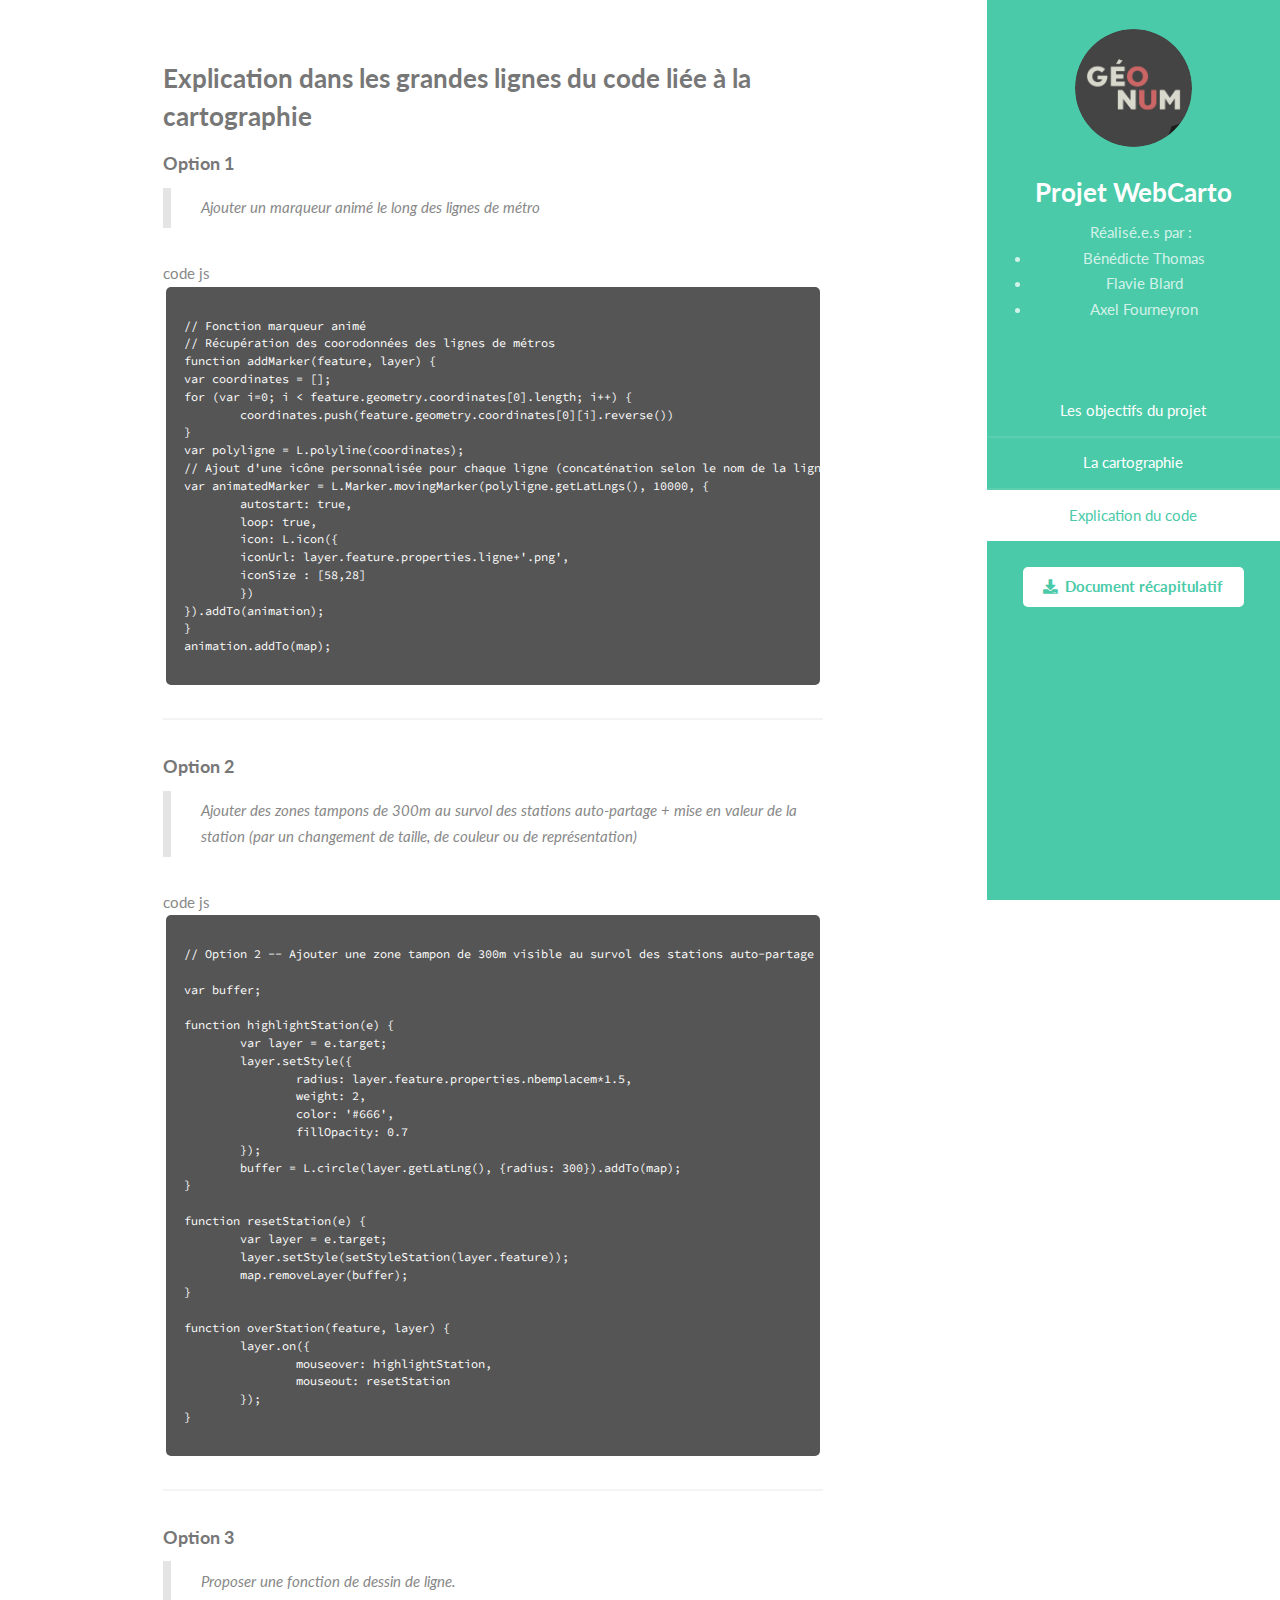
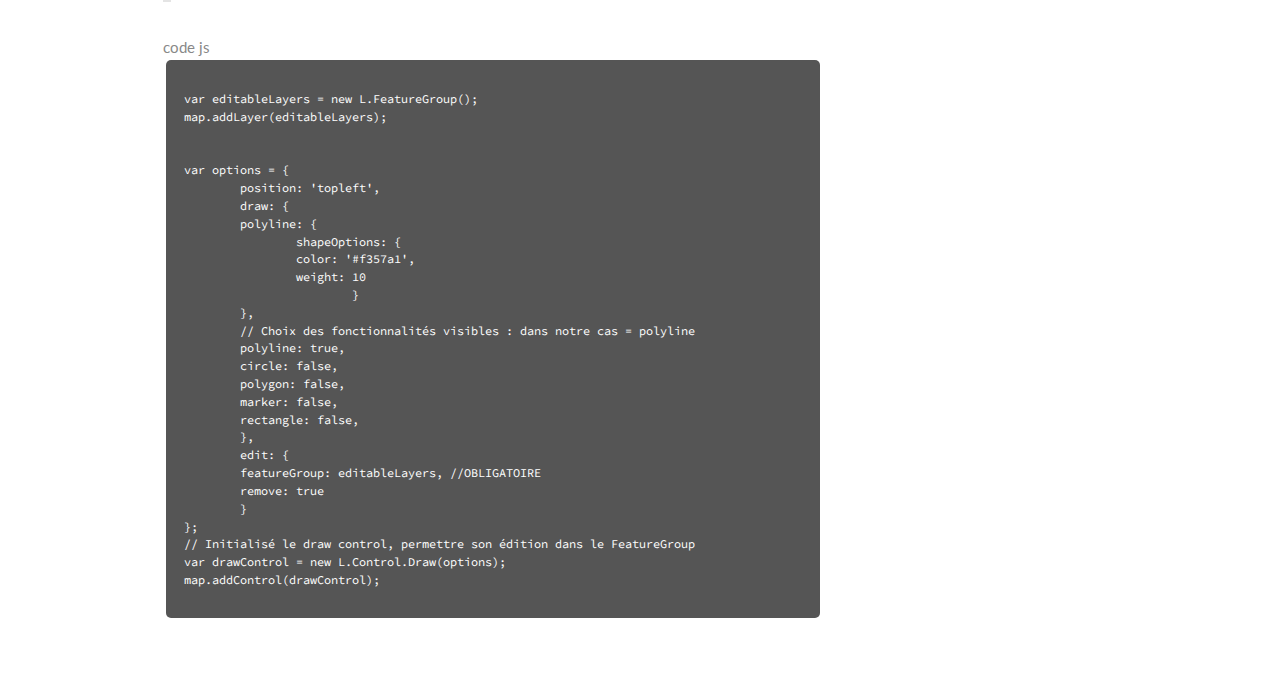
==== commit a09dac79: "Test5" ====
--- a/explication.html
+++ b/explication.html
@@ -16,14 +16,14 @@
 		<!-- Header -->
 			<section id="header">
 				<header>
-					<span class="image avatar"><img src="images/MasterGeonum.png" alt="" /></span>
-					<h1 id="logo"><a href="#">Projet WebCarto</a></h1>
-					<p>	<ul>Réaliser par :
-						<li>Bénédicte Thomas (duo préféré)</li>
-						<li>Flavie Blard (le soleil de geonum)</li>
-						<li>Axel Fourneyron (#glouglou) </li>
-					</ul></p>
-				</header>
+					<span class="image avatar"><img src="images/MasterGeonum.png" alt="" /></span> 
+				   <h1 id="logo"><a href="#">Projet WebCarto</a></h1>
+				   <p>	<ul>Réalisé.e.s par :
+					   <li>Bénédicte Thomas</li>
+					   <li>Flavie Blard</li>
+					   <li>Axel Fourneyron</li>
+				   </ul></p>
+			   </header>
 				<nav id="nav">
 					<ul>
 						<li><a href="index.html#two" >Les objectifs du projet</a></li>
@@ -47,33 +47,97 @@
 									<h3>Explication dans les grandes lignes du code liée à la cartographie</h3>
 
 									<section>
-										<h4>Partie intégration carto dans le site</h4>
-										<blockquote>Blablabla, il faut le .JS, blablabla il faut le .css et blablabla il faut mettre une balise dans le html pour appeler le JS et CSS et leaflet</blockquote>
-										<h7>code css</h7>
+										<h4>Option 1</h4>
+										<blockquote>Ajouter un marqueur animé le long des lignes de métro</blockquote>
+										<h7>code js</h7>
 										<pre><code>
-#map_school {
-	text-align : justify ;
-	float : left ;
-	width: 100%;
-	padding-left : 5%;
-	height: 350px;
-	border : 5px solid #585858 ;
+// Fonction marqueur animé 
+// Récupération des coorodonnées des lignes de métros
+function addMarker(feature, layer) {
+var coordinates = [];
+for (var i=0; i < feature.geometry.coordinates[0].length; i++) {
+	coordinates.push(feature.geometry.coordinates[0][i].reverse())
 }
+var polyligne = L.polyline(coordinates);
+// Ajout d'une icône personnalisée pour chaque ligne (concaténation selon le nom de la ligne), avec réglage de taille, animation en continu avec l'option loop
+var animatedMarker = L.Marker.movingMarker(polyligne.getLatLngs(), 10000, {
+	autostart: true,
+	loop: true,
+	icon: L.icon({
+	iconUrl: layer.feature.properties.ligne+'.png',
+	iconSize : [58,28]
+	})
+}).addTo(animation);
+}
+animation.addTo(map);
 										</code></pre>
 											
 										<hr />
-										<h4>Partie gestion des données</h4>
-										<blockquote>Olalala </blockquote>
-										<h7>code css</h7>
+										<h4>Option 2</h4>
+										<blockquote>Ajouter des zones tampons de 300m au survol des stations auto-partage + mise en valeur de la station (par un changement de taille, de couleur ou de représentation)</blockquote>
+										<h7>code js</h7>
 										<pre><code>
-var1 = "coucou je suis une variable" ;
+// Option 2 -- Ajouter une zone tampon de 300m visible au survol des stations auto-partage + mise en valeur de la station
+
+var buffer;
+
+function highlightStation(e) {
+	var layer = e.target;
+	layer.setStyle({
+		radius: layer.feature.properties.nbemplacem*1.5,
+		weight: 2,
+		color: '#666',
+		fillOpacity: 0.7
+	});
+	buffer = L.circle(layer.getLatLng(), {radius: 300}).addTo(map);
+}
+
+function resetStation(e) {
+	var layer = e.target;
+	layer.setStyle(setStyleStation(layer.feature));
+	map.removeLayer(buffer);
+}
+
+function overStation(feature, layer) {
+	layer.on({
+		mouseover: highlightStation,
+		mouseout: resetStation
+	});
+}
 										</code></pre>
 										<hr />
-										<h4>Partie gestion des couches </h4>
-										<blockquote>Mouahahahahahh je fait n'importe quoi</blockquote>
-										<h7>code css</h7>
+										<h4>Option 3</h4>
+										<blockquote>Proposer une fonction de dessin de ligne.</blockquote>
+										<h7>code js</h7>
 										<pre><code>
-library('SuperTablibliotheque')
+var editableLayers = new L.FeatureGroup();
+map.addLayer(editableLayers);
+
+
+var options = {
+	position: 'topleft',
+	draw: {
+	polyline: {
+		shapeOptions: {
+		color: '#f357a1',
+		weight: 10
+			}
+	},
+	// Choix des fonctionnalités visibles : dans notre cas = polyline
+	polyline: true,
+	circle: false,
+	polygon: false,
+	marker: false,
+	rectangle: false,
+	},
+	edit: {
+	featureGroup: editableLayers, //OBLIGATOIRE
+	remove: true
+	}
+};
+// Initialisé le draw control, permettre son édition dans le FeatureGroup
+var drawControl = new L.Control.Draw(options);
+map.addControl(drawControl);
 										</code></pre>
 								
 
--- a/assets/css/main.css
+++ b/assets/css/main.css
@@ -1,13 +1,3 @@
-
-
-#map {
-	text-align : justify ;
-	width: 100%;
-	padding-left : 5%;
-	height: 700px;
-	border : 5px solid #36363680 ;
-}
-
 @import url("fontawesome-all.min.css");
 @import url("https://fonts.googleapis.com/css?family=Lato:400,400italic,700,700italic|Source+Code+Pro:400");
 
@@ -3319,4 +3309,699 @@
 				padding: 0;
 			}
 
-	}+	}
+
+	
+
+
+#map{
+	text-align : justify ;
+	width: 100%;
+	padding-left : 5%;
+	height: 700px;
+	border : 5px solid #36363680 ;
+}
+
+.labelPoly{
+	color : white;
+	background :#203040;
+	border: none;
+}
+
+.leaflet-clickable {
+  transition: fill-opacity .2s, fill .2s;
+}
+
+#instructions {
+  background-color: #eee;
+  border-radius: 2px;
+  position: absolute;
+  top: 10px;
+  right: 10px;
+  z-index: 9000;
+  width: 300px;
+  padding: 20px;
+}
+#info h4 {
+    margin: 0 0 5px;
+    color: #777;
+}
+.sublegend-color {
+    width: 20px;
+    border: 1px solid #666666;
+    display: inline-block;
+    opacity: 0.5;
+}
+
+.sublegend-item {
+    padding-top: 0.2em;
+}
+
+.sublegend {
+    list-style: none;
+    padding-inline-start: 24px;
+    margin-top: 0px;
+}
+
+
+/* test*/
+/* required styles */
+
+.leaflet-pane,
+.leaflet-tile,
+.leaflet-marker-icon,
+.leaflet-marker-shadow,
+.leaflet-tile-container,
+.leaflet-pane > svg,
+.leaflet-pane > canvas,
+.leaflet-zoom-box,
+.leaflet-image-layer,
+.leaflet-layer {
+	position: absolute;
+	left: 0;
+	top: 0;
+	}
+.leaflet-container {
+	overflow: hidden;
+	}
+.leaflet-tile,
+.leaflet-marker-icon,
+.leaflet-marker-shadow {
+	-webkit-user-select: none;
+	   -moz-user-select: none;
+	        user-select: none;
+	  -webkit-user-drag: none;
+	}
+/* Prevents IE11 from highlighting tiles in blue */
+.leaflet-tile::selection {
+	background: transparent;
+}
+/* Safari renders non-retina tile on retina better with this, but Chrome is worse */
+.leaflet-safari .leaflet-tile {
+	image-rendering: -webkit-optimize-contrast;
+	}
+/* hack that prevents hw layers "stretching" when loading new tiles */
+.leaflet-safari .leaflet-tile-container {
+	width: 1600px;
+	height: 1600px;
+	-webkit-transform-origin: 0 0;
+	}
+.leaflet-marker-icon,
+.leaflet-marker-shadow {
+	display: block;
+	}
+/* .leaflet-container svg: reset svg max-width decleration shipped in Joomla! (joomla.org) 3.x */
+/* .leaflet-container img: map is broken in FF if you have max-width: 100% on tiles */
+.leaflet-container .leaflet-overlay-pane svg,
+.leaflet-container .leaflet-marker-pane img,
+.leaflet-container .leaflet-shadow-pane img,
+.leaflet-container .leaflet-tile-pane img,
+.leaflet-container img.leaflet-image-layer,
+.leaflet-container .leaflet-tile {
+	max-width: none !important;
+	max-height: none !important;
+	}
+
+.leaflet-container.leaflet-touch-zoom {
+	-ms-touch-action: pan-x pan-y;
+	touch-action: pan-x pan-y;
+	}
+.leaflet-container.leaflet-touch-drag {
+	-ms-touch-action: pinch-zoom;
+	/* Fallback for FF which doesn't support pinch-zoom */
+	touch-action: none;
+	touch-action: pinch-zoom;
+}
+.leaflet-container.leaflet-touch-drag.leaflet-touch-zoom {
+	-ms-touch-action: none;
+	touch-action: none;
+}
+.leaflet-container {
+	-webkit-tap-highlight-color: transparent;
+}
+.leaflet-container a {
+	-webkit-tap-highlight-color: rgba(51, 181, 229, 0.4);
+}
+.leaflet-tile {
+	filter: inherit;
+	visibility: hidden;
+	}
+.leaflet-tile-loaded {
+	visibility: inherit;
+	}
+.leaflet-zoom-box {
+	width: 0;
+	height: 0;
+	-moz-box-sizing: border-box;
+	     box-sizing: border-box;
+	z-index: 800;
+	}
+/* workaround for https://bugzilla.mozilla.org/show_bug.cgi?id=888319 */
+.leaflet-overlay-pane svg {
+	-moz-user-select: none;
+	}
+
+.leaflet-pane         { z-index: 400; }
+
+.leaflet-tile-pane    { z-index: 200; }
+.leaflet-overlay-pane { z-index: 400; }
+.leaflet-shadow-pane  { z-index: 500; }
+.leaflet-marker-pane  { z-index: 600; }
+.leaflet-tooltip-pane   { z-index: 650; }
+.leaflet-popup-pane   { z-index: 700; }
+
+.leaflet-map-pane canvas { z-index: 100; }
+.leaflet-map-pane svg    { z-index: 200; }
+
+.leaflet-vml-shape {
+	width: 1px;
+	height: 1px;
+	}
+.lvml {
+	behavior: url(#default#VML);
+	display: inline-block;
+	position: absolute;
+	}
+
+
+/* control positioning */
+
+.leaflet-control {
+	position: relative;
+	z-index: 800;
+	pointer-events: visiblePainted; /* IE 9-10 doesn't have auto */
+	pointer-events: auto;
+	}
+.leaflet-top,
+.leaflet-bottom {
+	position: absolute;
+	z-index: 1000;
+	pointer-events: none;
+	}
+.leaflet-top {
+	top: 0;
+	}
+.leaflet-right {
+	right: 0;
+	}
+.leaflet-bottom {
+	bottom: 0;
+	}
+.leaflet-left {
+	left: 0;
+	}
+.leaflet-control {
+	float: left;
+	clear: both;
+	}
+.leaflet-right .leaflet-control {
+	float: right;
+	}
+.leaflet-top .leaflet-control {
+	margin-top: 10px;
+	}
+.leaflet-bottom .leaflet-control {
+	margin-bottom: 10px;
+	}
+.leaflet-left .leaflet-control {
+	margin-left: 10px;
+	}
+.leaflet-right .leaflet-control {
+	margin-right: 10px;
+	}
+
+
+/* zoom and fade animations */
+
+.leaflet-fade-anim .leaflet-tile {
+	will-change: opacity;
+	}
+.leaflet-fade-anim .leaflet-popup {
+	opacity: 0;
+	-webkit-transition: opacity 0.2s linear;
+	   -moz-transition: opacity 0.2s linear;
+	        transition: opacity 0.2s linear;
+	}
+.leaflet-fade-anim .leaflet-map-pane .leaflet-popup {
+	opacity: 1;
+	}
+.leaflet-zoom-animated {
+	-webkit-transform-origin: 0 0;
+	    -ms-transform-origin: 0 0;
+	        transform-origin: 0 0;
+	}
+.leaflet-zoom-anim .leaflet-zoom-animated {
+	will-change: transform;
+	}
+.leaflet-zoom-anim .leaflet-zoom-animated {
+	-webkit-transition: -webkit-transform 0.25s cubic-bezier(0,0,0.25,1);
+	   -moz-transition:    -moz-transform 0.25s cubic-bezier(0,0,0.25,1);
+	        transition:         transform 0.25s cubic-bezier(0,0,0.25,1);
+	}
+.leaflet-zoom-anim .leaflet-tile,
+.leaflet-pan-anim .leaflet-tile {
+	-webkit-transition: none;
+	   -moz-transition: none;
+	        transition: none;
+	}
+
+.leaflet-zoom-anim .leaflet-zoom-hide {
+	visibility: hidden;
+	}
+
+
+/* cursors */
+
+.leaflet-interactive {
+	cursor: pointer;
+	}
+.leaflet-grab {
+	cursor: -webkit-grab;
+	cursor:    -moz-grab;
+	cursor:         grab;
+	}
+.leaflet-crosshair,
+.leaflet-crosshair .leaflet-interactive {
+	cursor: crosshair;
+	}
+.leaflet-popup-pane,
+.leaflet-control {
+	cursor: auto;
+	}
+.leaflet-dragging .leaflet-grab,
+.leaflet-dragging .leaflet-grab .leaflet-interactive,
+.leaflet-dragging .leaflet-marker-draggable {
+	cursor: move;
+	cursor: -webkit-grabbing;
+	cursor:    -moz-grabbing;
+	cursor:         grabbing;
+	}
+
+/* marker & overlays interactivity */
+.leaflet-marker-icon,
+.leaflet-marker-shadow,
+.leaflet-image-layer,
+.leaflet-pane > svg path,
+.leaflet-tile-container {
+	pointer-events: none;
+	}
+
+.leaflet-marker-icon.leaflet-interactive,
+.leaflet-image-layer.leaflet-interactive,
+.leaflet-pane > svg path.leaflet-interactive,
+svg.leaflet-image-layer.leaflet-interactive path {
+	pointer-events: visiblePainted; /* IE 9-10 doesn't have auto */
+	pointer-events: auto;
+	}
+
+/* visual tweaks */
+
+.leaflet-container {
+	background: #ddd;
+	outline: 0;
+	}
+.leaflet-container a {
+	color: #0078A8;
+	}
+.leaflet-container a.leaflet-active {
+	outline: 2px solid orange;
+	}
+.leaflet-zoom-box {
+	border: 2px dotted #38f;
+	background: rgba(255,255,255,0.5);
+	}
+
+
+/* general typography */
+.leaflet-container {
+	font: 12px/1.5 "Helvetica Neue", Arial, Helvetica, sans-serif;
+	}
+
+
+/* general toolbar styles */
+
+.leaflet-bar {
+	box-shadow: 0 1px 5px rgba(0,0,0,0.65);
+	border-radius: 4px;
+	}
+.leaflet-bar a,
+.leaflet-bar a:hover {
+	background-color: #fff;
+	border-bottom: 1px solid #ccc;
+	width: 26px;
+	height: 26px;
+	line-height: 26px;
+	display: block;
+	text-align: center;
+	text-decoration: none;
+	color: black;
+	}
+.leaflet-bar a,
+.leaflet-control-layers-toggle {
+	background-position: 50% 50%;
+	background-repeat: no-repeat;
+	display: block;
+	}
+.leaflet-bar a:hover {
+	background-color: #f4f4f4;
+	}
+.leaflet-bar a:first-child {
+	border-top-left-radius: 4px;
+	border-top-right-radius: 4px;
+	}
+.leaflet-bar a:last-child {
+	border-bottom-left-radius: 4px;
+	border-bottom-right-radius: 4px;
+	border-bottom: none;
+	}
+.leaflet-bar a.leaflet-disabled {
+	cursor: default;
+	background-color: #f4f4f4;
+	color: #bbb;
+	}
+
+.leaflet-touch .leaflet-bar a {
+	width: 30px;
+	height: 30px;
+	line-height: 30px;
+	}
+.leaflet-touch .leaflet-bar a:first-child {
+	border-top-left-radius: 2px;
+	border-top-right-radius: 2px;
+	}
+.leaflet-touch .leaflet-bar a:last-child {
+	border-bottom-left-radius: 2px;
+	border-bottom-right-radius: 2px;
+	}
+
+/* zoom control */
+
+.leaflet-control-zoom-in,
+.leaflet-control-zoom-out {
+	font: bold 18px 'Lucida Console', Monaco, monospace;
+	text-indent: 1px;
+	}
+
+.leaflet-touch .leaflet-control-zoom-in, .leaflet-touch .leaflet-control-zoom-out  {
+	font-size: 22px;
+	}
+
+
+/* layers control */
+
+.leaflet-control-layers {
+	box-shadow: 0 1px 5px rgba(0,0,0,0.4);
+	background: #fff;
+	border-radius: 5px;
+	}
+.leaflet-control-layers-toggle {
+	background-image: url(images/layers.png);
+	width: 36px;
+	height: 36px;
+	}
+.leaflet-retina .leaflet-control-layers-toggle {
+	background-image: url(images/layers-2x.png);
+	background-size: 26px 26px;
+	}
+.leaflet-touch .leaflet-control-layers-toggle {
+	width: 44px;
+	height: 44px;
+	}
+.leaflet-control-layers .leaflet-control-layers-list,
+.leaflet-control-layers-expanded .leaflet-control-layers-toggle {
+	display: none;
+	}
+.leaflet-control-layers-expanded .leaflet-control-layers-list {
+	display: block;
+	position: relative;
+	}
+.leaflet-control-layers-expanded {
+	padding: 6px 10px 6px 6px;
+	color: #333;
+	background: #fff;
+	}
+.leaflet-control-layers-scrollbar {
+	overflow-y: scroll;
+	overflow-x: hidden;
+	padding-right: 5px;
+	}
+.leaflet-control-layers-selector {
+	margin-top: 2px;
+	position: relative;
+	top: 1px;
+	}
+.leaflet-control-layers label {
+	display: block;
+	}
+.leaflet-control-layers-separator {
+	height: 0;
+	border-top: 1px solid #ddd;
+	margin: 5px -10px 5px -6px;
+	}
+
+/* Default icon URLs */
+.leaflet-default-icon-path {
+	background-image: url(images/marker-icon.png);
+	}
+
+
+/* attribution and scale controls */
+
+.leaflet-container .leaflet-control-attribution {
+	background: #fff;
+	background: rgba(255, 255, 255, 0.7);
+	margin: 0;
+	}
+.leaflet-control-attribution,
+.leaflet-control-scale-line {
+	padding: 0 5px;
+	color: #333;
+	}
+.leaflet-control-attribution a {
+	text-decoration: none;
+	}
+.leaflet-control-attribution a:hover {
+	text-decoration: underline;
+	}
+.leaflet-container .leaflet-control-attribution,
+.leaflet-container .leaflet-control-scale {
+	font-size: 11px;
+	}
+.leaflet-left .leaflet-control-scale {
+	margin-left: 5px;
+	}
+.leaflet-bottom .leaflet-control-scale {
+	margin-bottom: 5px;
+	}
+.leaflet-control-scale-line {
+	border: 2px solid #777;
+	border-top: none;
+	line-height: 1.1;
+	padding: 2px 5px 1px;
+	font-size: 11px;
+	white-space: nowrap;
+	overflow: hidden;
+	-moz-box-sizing: border-box;
+	     box-sizing: border-box;
+
+	background: #fff;
+	background: rgba(255, 255, 255, 0.5);
+	}
+.leaflet-control-scale-line:not(:first-child) {
+	border-top: 2px solid #777;
+	border-bottom: none;
+	margin-top: -2px;
+	}
+.leaflet-control-scale-line:not(:first-child):not(:last-child) {
+	border-bottom: 2px solid #777;
+	}
+
+.leaflet-touch .leaflet-control-attribution,
+.leaflet-touch .leaflet-control-layers,
+.leaflet-touch .leaflet-bar {
+	box-shadow: none;
+	}
+.leaflet-touch .leaflet-control-layers,
+.leaflet-touch .leaflet-bar {
+	border: 2px solid rgba(0,0,0,0.2);
+	background-clip: padding-box;
+	}
+
+
+/* popup */
+
+.leaflet-popup {
+	position: absolute;
+	text-align: center;
+	margin-bottom: 20px;
+	}
+.leaflet-popup-content-wrapper {
+	padding: 1px;
+	text-align: left;
+	border-radius: 12px;
+	}
+.leaflet-popup-content {
+	margin: 13px 19px;
+	line-height: 1.4;
+	}
+.leaflet-popup-content p {
+	margin: 18px 0;
+	}
+.leaflet-popup-tip-container {
+	width: 40px;
+	height: 20px;
+	position: absolute;
+	left: 50%;
+	margin-left: -20px;
+	overflow: hidden;
+	pointer-events: none;
+	}
+.leaflet-popup-tip {
+	width: 17px;
+	height: 17px;
+	padding: 1px;
+
+	margin: -10px auto 0;
+
+	-webkit-transform: rotate(45deg);
+	   -moz-transform: rotate(45deg);
+	    -ms-transform: rotate(45deg);
+	        transform: rotate(45deg);
+	}
+.leaflet-popup-content-wrapper,
+.leaflet-popup-tip {
+	background: white;
+	color: #333;
+	box-shadow: 0 3px 14px rgba(0,0,0,0.4);
+	}
+.leaflet-container a.leaflet-popup-close-button {
+	position: absolute;
+	top: 0;
+	right: 0;
+	padding: 4px 4px 0 0;
+	border: none;
+	text-align: center;
+	width: 18px;
+	height: 14px;
+	font: 16px/14px Tahoma, Verdana, sans-serif;
+	color: #c3c3c3;
+	text-decoration: none;
+	font-weight: bold;
+	background: transparent;
+	}
+.leaflet-container a.leaflet-popup-close-button:hover {
+	color: #999;
+	}
+.leaflet-popup-scrolled {
+	overflow: auto;
+	border-bottom: 1px solid #ddd;
+	border-top: 1px solid #ddd;
+	}
+
+.leaflet-oldie .leaflet-popup-content-wrapper {
+	zoom: 1;
+	}
+.leaflet-oldie .leaflet-popup-tip {
+	width: 24px;
+	margin: 0 auto;
+
+	-ms-filter: "progid:DXImageTransform.Microsoft.Matrix(M11=0.70710678, M12=0.70710678, M21=-0.70710678, M22=0.70710678)";
+	filter: progid:DXImageTransform.Microsoft.Matrix(M11=0.70710678, M12=0.70710678, M21=-0.70710678, M22=0.70710678);
+	}
+.leaflet-oldie .leaflet-popup-tip-container {
+	margin-top: -1px;
+	}
+
+.leaflet-oldie .leaflet-control-zoom,
+.leaflet-oldie .leaflet-control-layers,
+.leaflet-oldie .leaflet-popup-content-wrapper,
+.leaflet-oldie .leaflet-popup-tip {
+	border: 1px solid #999;
+	}
+
+
+/* div icon */
+
+.leaflet-div-icon {
+	background: #fff;
+	border: 1px solid #666;
+	}
+
+
+/* Tooltip */
+/* Base styles for the element that has a tooltip */
+.leaflet-tooltip {
+	position: absolute;
+	padding: 6px;
+	background-color: #fff;
+	border: 1px solid #fff;
+	border-radius: 3px;
+	color: #222;
+	white-space: nowrap;
+	-webkit-user-select: none;
+	-moz-user-select: none;
+	-ms-user-select: none;
+	user-select: none;
+	pointer-events: none;
+	box-shadow: 0 1px 3px rgba(0,0,0,0.4);
+	}
+.leaflet-tooltip.leaflet-clickable {
+	cursor: pointer;
+	pointer-events: auto;
+	}
+.leaflet-tooltip-top:before,
+.leaflet-tooltip-bottom:before,
+.leaflet-tooltip-left:before,
+.leaflet-tooltip-right:before {
+	position: absolute;
+	pointer-events: none;
+	border: 6px solid transparent;
+	background: transparent;
+	content: "";
+	}
+
+/* Directions */
+
+.leaflet-tooltip-bottom {
+	margin-top: 6px;
+}
+.leaflet-tooltip-top {
+	margin-top: -6px;
+}
+.leaflet-tooltip-bottom:before,
+.leaflet-tooltip-top:before {
+	left: 50%;
+	margin-left: -6px;
+	}
+.leaflet-tooltip-top:before {
+	bottom: 0;
+	margin-bottom: -12px;
+	border-top-color: #fff;
+	}
+.leaflet-tooltip-bottom:before {
+	top: 0;
+	margin-top: -12px;
+	margin-left: -6px;
+	border-bottom-color: #fff;
+	}
+.leaflet-tooltip-left {
+	margin-left: -6px;
+}
+.leaflet-tooltip-right {
+	margin-left: 6px;
+}
+.leaflet-tooltip-left:before,
+.leaflet-tooltip-right:before {
+	top: 50%;
+	margin-top: -6px;
+	}
+.leaflet-tooltip-left:before {
+	right: 0;
+	margin-right: -12px;
+	border-left-color: #fff;
+	}
+.leaflet-tooltip-right:before {
+	left: 0;
+	margin-left: -12px;
+	border-right-color: #fff;
+	}
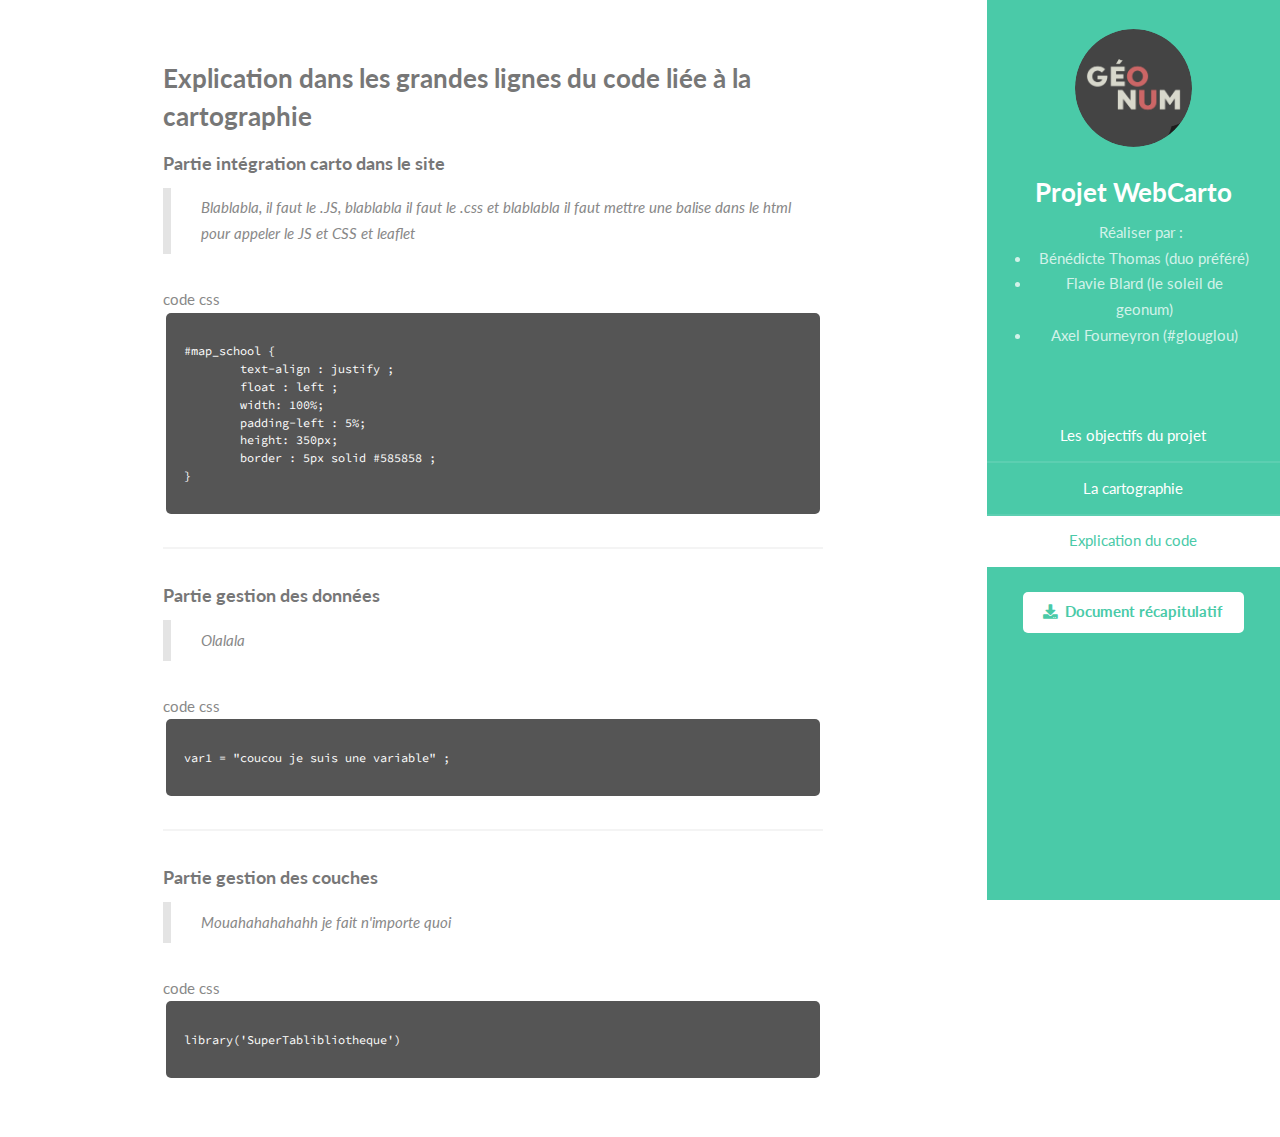
==== commit 2878d01f: "MAJ nom du document" ====
--- a/explication.html
+++ b/explication.html
@@ -16,14 +16,14 @@
 		<!-- Header -->
 			<section id="header">
 				<header>
-					<span class="image avatar"><img src="images/MasterGeonum.png" alt="" /></span> 
-				   <h1 id="logo"><a href="#">Projet WebCarto</a></h1>
-				   <p>	<ul>Réalisé.e.s par :
-					   <li>Bénédicte Thomas</li>
-					   <li>Flavie Blard</li>
-					   <li>Axel Fourneyron</li>
-				   </ul></p>
-			   </header>
+					<span class="image avatar"><img src="images/MasterGeonum.png" alt="" /></span>
+					<h1 id="logo"><a href="#">Projet WebCarto</a></h1>
+					<p>	<ul>Réaliser par :
+						<li>Bénédicte Thomas (duo préféré)</li>
+						<li>Flavie Blard (le soleil de geonum)</li>
+						<li>Axel Fourneyron (#glouglou) </li>
+					</ul></p>
+				</header>
 				<nav id="nav">
 					<ul>
 						<li><a href="index.html#two" >Les objectifs du projet</a></li>
@@ -32,7 +32,8 @@
 				
 					</ul>
 					<br>
-					<a href="#" class="button primary icon solid fa-download">Document récapitulatif </a>
+					<a href="DOSSIER_THOMAS_BLARD_FOURNEYRON.pdf" class="button primary icon solid fa-download" download="Document_recapitulatif_Flavie_Benedicte_Axel">Document récapitulatif </a>
+				
 				</nav>
 			</section>
 
@@ -47,97 +48,33 @@
 									<h3>Explication dans les grandes lignes du code liée à la cartographie</h3>
 
 									<section>
-										<h4>Option 1</h4>
-										<blockquote>Ajouter un marqueur animé le long des lignes de métro</blockquote>
-										<h7>code js</h7>
+										<h4>Partie intégration carto dans le site</h4>
+										<blockquote>Blablabla, il faut le .JS, blablabla il faut le .css et blablabla il faut mettre une balise dans le html pour appeler le JS et CSS et leaflet</blockquote>
+										<h7>code css</h7>
 										<pre><code>
-// Fonction marqueur animé 
-// Récupération des coorodonnées des lignes de métros
-function addMarker(feature, layer) {
-var coordinates = [];
-for (var i=0; i < feature.geometry.coordinates[0].length; i++) {
-	coordinates.push(feature.geometry.coordinates[0][i].reverse())
+#map_school {
+	text-align : justify ;
+	float : left ;
+	width: 100%;
+	padding-left : 5%;
+	height: 350px;
+	border : 5px solid #585858 ;
 }
-var polyligne = L.polyline(coordinates);
-// Ajout d'une icône personnalisée pour chaque ligne (concaténation selon le nom de la ligne), avec réglage de taille, animation en continu avec l'option loop
-var animatedMarker = L.Marker.movingMarker(polyligne.getLatLngs(), 10000, {
-	autostart: true,
-	loop: true,
-	icon: L.icon({
-	iconUrl: layer.feature.properties.ligne+'.png',
-	iconSize : [58,28]
-	})
-}).addTo(animation);
-}
-animation.addTo(map);
 										</code></pre>
 											
 										<hr />
-										<h4>Option 2</h4>
-										<blockquote>Ajouter des zones tampons de 300m au survol des stations auto-partage + mise en valeur de la station (par un changement de taille, de couleur ou de représentation)</blockquote>
-										<h7>code js</h7>
+										<h4>Partie gestion des données</h4>
+										<blockquote>Olalala </blockquote>
+										<h7>code css</h7>
 										<pre><code>
-// Option 2 -- Ajouter une zone tampon de 300m visible au survol des stations auto-partage + mise en valeur de la station
-
-var buffer;
-
-function highlightStation(e) {
-	var layer = e.target;
-	layer.setStyle({
-		radius: layer.feature.properties.nbemplacem*1.5,
-		weight: 2,
-		color: '#666',
-		fillOpacity: 0.7
-	});
-	buffer = L.circle(layer.getLatLng(), {radius: 300}).addTo(map);
-}
-
-function resetStation(e) {
-	var layer = e.target;
-	layer.setStyle(setStyleStation(layer.feature));
-	map.removeLayer(buffer);
-}
-
-function overStation(feature, layer) {
-	layer.on({
-		mouseover: highlightStation,
-		mouseout: resetStation
-	});
-}
+var1 = "coucou je suis une variable" ;
 										</code></pre>
 										<hr />
-										<h4>Option 3</h4>
-										<blockquote>Proposer une fonction de dessin de ligne.</blockquote>
-										<h7>code js</h7>
+										<h4>Partie gestion des couches </h4>
+										<blockquote>Mouahahahahahh je fait n'importe quoi</blockquote>
+										<h7>code css</h7>
 										<pre><code>
-var editableLayers = new L.FeatureGroup();
-map.addLayer(editableLayers);
-
-
-var options = {
-	position: 'topleft',
-	draw: {
-	polyline: {
-		shapeOptions: {
-		color: '#f357a1',
-		weight: 10
-			}
-	},
-	// Choix des fonctionnalités visibles : dans notre cas = polyline
-	polyline: true,
-	circle: false,
-	polygon: false,
-	marker: false,
-	rectangle: false,
-	},
-	edit: {
-	featureGroup: editableLayers, //OBLIGATOIRE
-	remove: true
-	}
-};
-// Initialisé le draw control, permettre son édition dans le FeatureGroup
-var drawControl = new L.Control.Draw(options);
-map.addControl(drawControl);
+library('SuperTablibliotheque')
 										</code></pre>
 								
 
@@ -149,4 +86,4 @@
 					</div>
 			</div>
 	</body>
-</html>+</html>
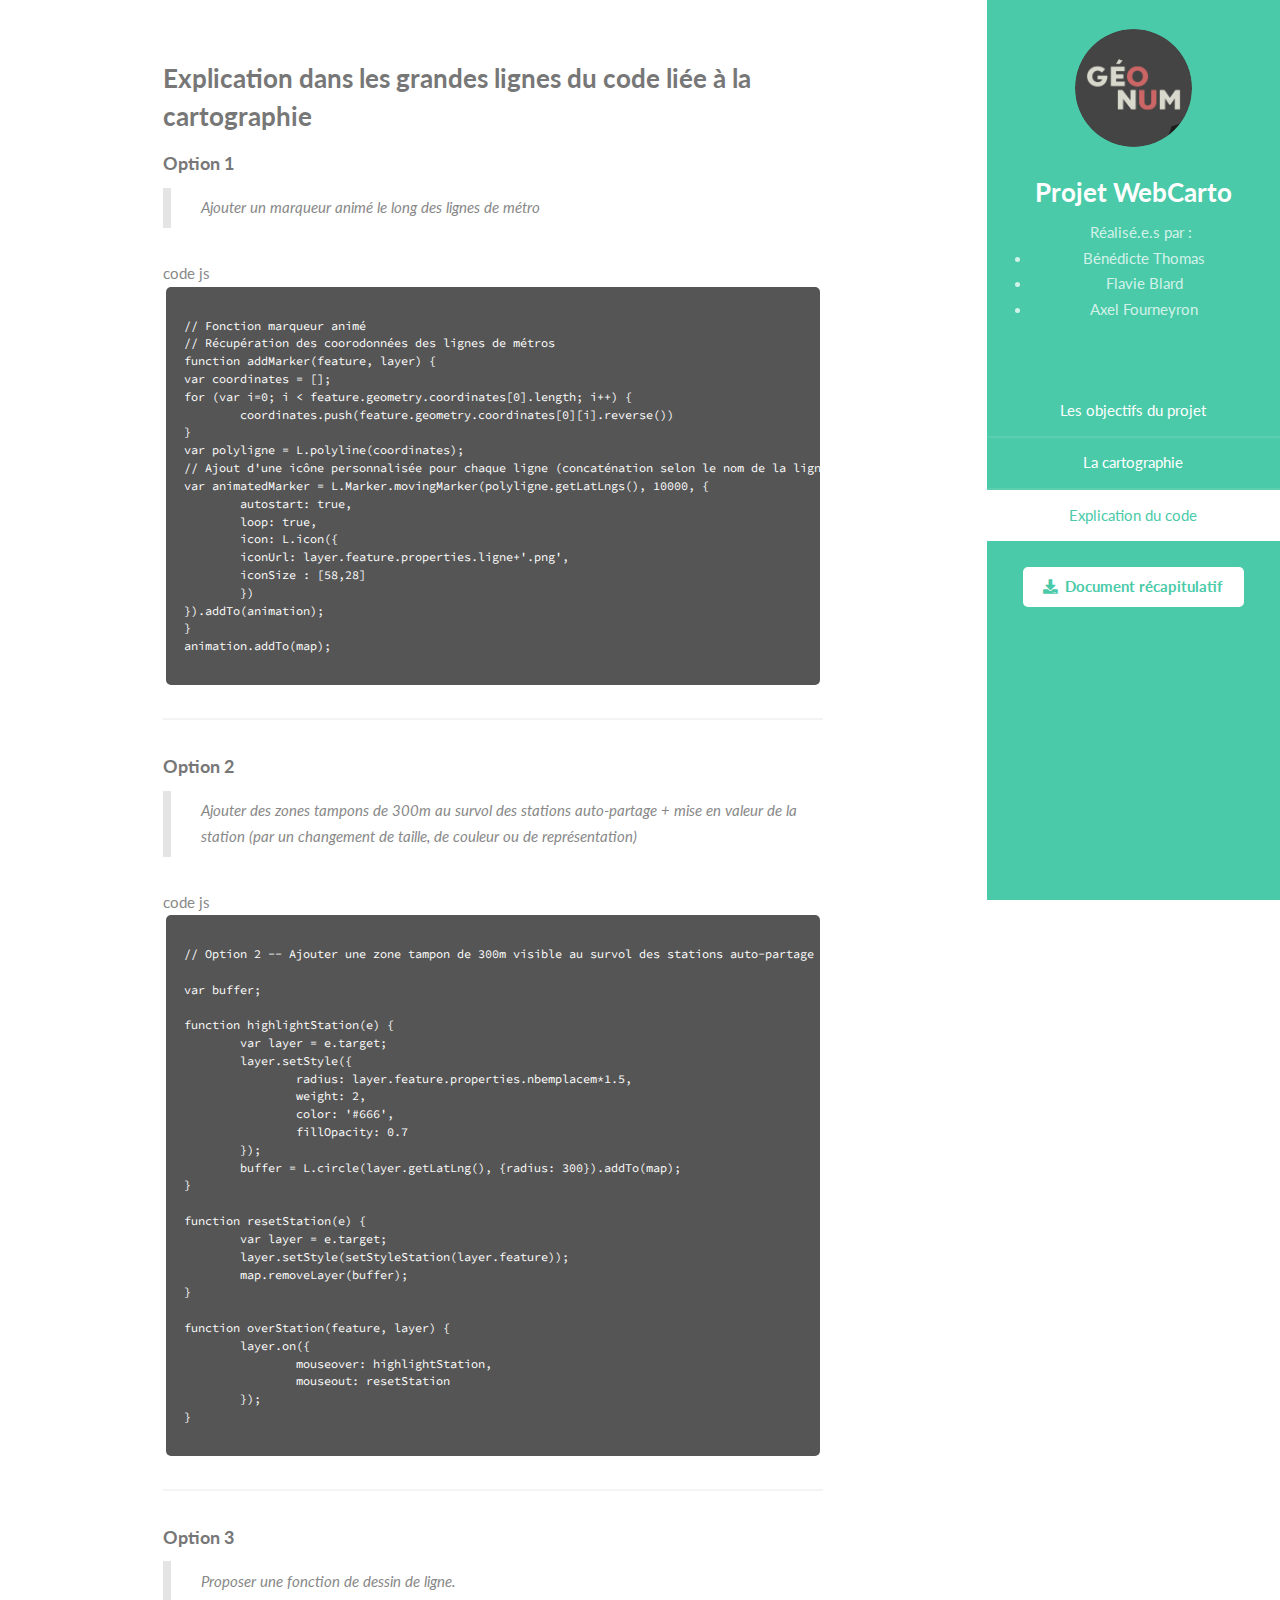
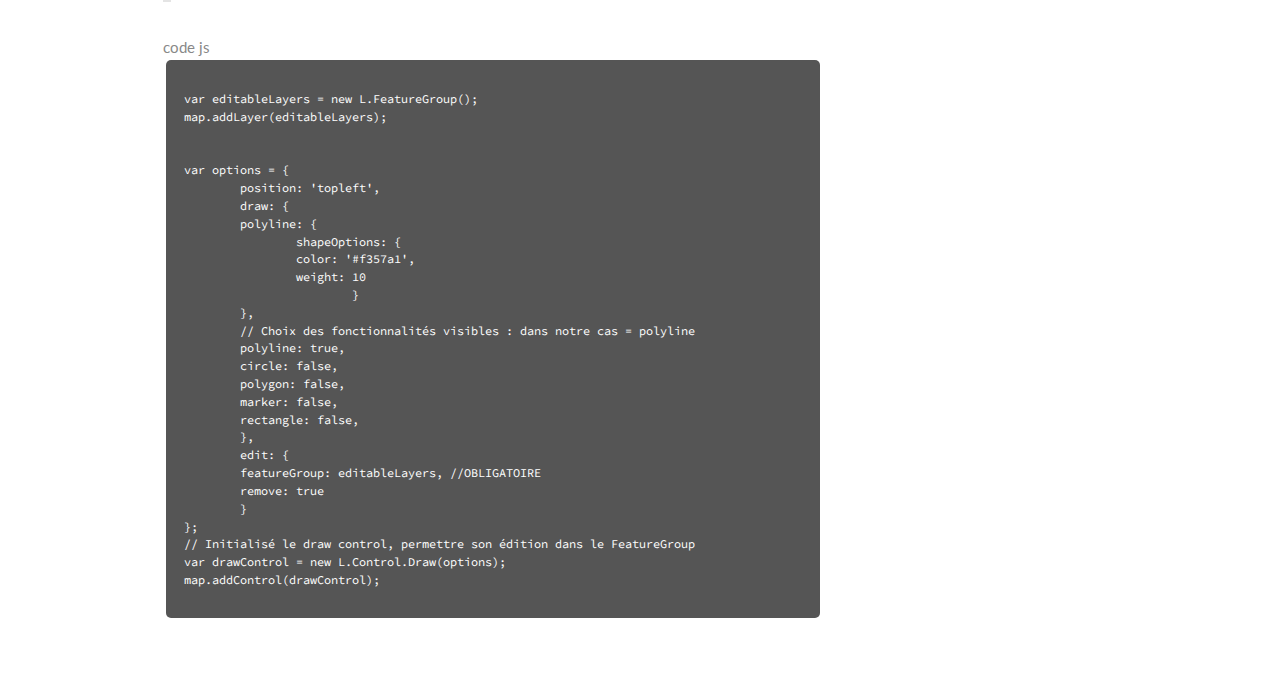
==== commit 3b462d3c: "MAJ nom doc" ====
--- a/explication.html
+++ b/explication.html
@@ -6,7 +6,7 @@
 -->
 <html>
 	<head>
-		<title>Les BG d'la night ! </title>
+		<title>Carto web</title>
 		<meta charset="utf-8" />
 		<meta name="viewport" content="width=device-width, initial-scale=1, user-scalable=no" />
 		<link rel="stylesheet" href="assets/css/main.css" />
@@ -16,14 +16,14 @@
 		<!-- Header -->
 			<section id="header">
 				<header>
-					<span class="image avatar"><img src="images/MasterGeonum.png" alt="" /></span>
-					<h1 id="logo"><a href="#">Projet WebCarto</a></h1>
-					<p>	<ul>Réaliser par :
-						<li>Bénédicte Thomas (duo préféré)</li>
-						<li>Flavie Blard (le soleil de geonum)</li>
-						<li>Axel Fourneyron (#glouglou) </li>
-					</ul></p>
-				</header>
+					<span class="image avatar"><img src="images/MasterGeonum.png" alt="" /></span> 
+				   <h1 id="logo"><a href="#">Projet WebCarto</a></h1>
+				   <p>	<ul>Réalisé.e.s par :
+					   <li>Bénédicte Thomas</li>
+					   <li>Flavie Blard</li>
+					   <li>Axel Fourneyron</li>
+				   </ul></p>
+			   </header>
 				<nav id="nav">
 					<ul>
 						<li><a href="index.html#two" >Les objectifs du projet</a></li>
@@ -32,6 +32,7 @@
 				
 					</ul>
 					<br>
+					
 					<a href="DOSSIER_THOMAS_BLARD_FOURNEYRON.pdf" class="button primary icon solid fa-download" download="Document_recapitulatif_Flavie_Benedicte_Axel">Document récapitulatif </a>
 				
 				</nav>
@@ -48,33 +49,97 @@
 									<h3>Explication dans les grandes lignes du code liée à la cartographie</h3>
 
 									<section>
-										<h4>Partie intégration carto dans le site</h4>
-										<blockquote>Blablabla, il faut le .JS, blablabla il faut le .css et blablabla il faut mettre une balise dans le html pour appeler le JS et CSS et leaflet</blockquote>
-										<h7>code css</h7>
+										<h4>Option 1</h4>
+										<blockquote>Ajouter un marqueur animé le long des lignes de métro</blockquote>
+										<h7>code js</h7>
 										<pre><code>
-#map_school {
-	text-align : justify ;
-	float : left ;
-	width: 100%;
-	padding-left : 5%;
-	height: 350px;
-	border : 5px solid #585858 ;
+// Fonction marqueur animé 
+// Récupération des coorodonnées des lignes de métros
+function addMarker(feature, layer) {
+var coordinates = [];
+for (var i=0; i < feature.geometry.coordinates[0].length; i++) {
+	coordinates.push(feature.geometry.coordinates[0][i].reverse())
 }
+var polyligne = L.polyline(coordinates);
+// Ajout d'une icône personnalisée pour chaque ligne (concaténation selon le nom de la ligne), avec réglage de taille, animation en continu avec l'option loop
+var animatedMarker = L.Marker.movingMarker(polyligne.getLatLngs(), 10000, {
+	autostart: true,
+	loop: true,
+	icon: L.icon({
+	iconUrl: layer.feature.properties.ligne+'.png',
+	iconSize : [58,28]
+	})
+}).addTo(animation);
+}
+animation.addTo(map);
 										</code></pre>
 											
 										<hr />
-										<h4>Partie gestion des données</h4>
-										<blockquote>Olalala </blockquote>
-										<h7>code css</h7>
+										<h4>Option 2</h4>
+										<blockquote>Ajouter des zones tampons de 300m au survol des stations auto-partage + mise en valeur de la station (par un changement de taille, de couleur ou de représentation)</blockquote>
+										<h7>code js</h7>
 										<pre><code>
-var1 = "coucou je suis une variable" ;
+// Option 2 -- Ajouter une zone tampon de 300m visible au survol des stations auto-partage + mise en valeur de la station
+
+var buffer;
+
+function highlightStation(e) {
+	var layer = e.target;
+	layer.setStyle({
+		radius: layer.feature.properties.nbemplacem*1.5,
+		weight: 2,
+		color: '#666',
+		fillOpacity: 0.7
+	});
+	buffer = L.circle(layer.getLatLng(), {radius: 300}).addTo(map);
+}
+
+function resetStation(e) {
+	var layer = e.target;
+	layer.setStyle(setStyleStation(layer.feature));
+	map.removeLayer(buffer);
+}
+
+function overStation(feature, layer) {
+	layer.on({
+		mouseover: highlightStation,
+		mouseout: resetStation
+	});
+}
 										</code></pre>
 										<hr />
-										<h4>Partie gestion des couches </h4>
-										<blockquote>Mouahahahahahh je fait n'importe quoi</blockquote>
-										<h7>code css</h7>
+										<h4>Option 3</h4>
+										<blockquote>Proposer une fonction de dessin de ligne.</blockquote>
+										<h7>code js</h7>
 										<pre><code>
-library('SuperTablibliotheque')
+var editableLayers = new L.FeatureGroup();
+map.addLayer(editableLayers);
+
+
+var options = {
+	position: 'topleft',
+	draw: {
+	polyline: {
+		shapeOptions: {
+		color: '#f357a1',
+		weight: 10
+			}
+	},
+	// Choix des fonctionnalités visibles : dans notre cas = polyline
+	polyline: true,
+	circle: false,
+	polygon: false,
+	marker: false,
+	rectangle: false,
+	},
+	edit: {
+	featureGroup: editableLayers, //OBLIGATOIRE
+	remove: true
+	}
+};
+// Initialisé le draw control, permettre son édition dans le FeatureGroup
+var drawControl = new L.Control.Draw(options);
+map.addControl(drawControl);
 										</code></pre>
 								
 
